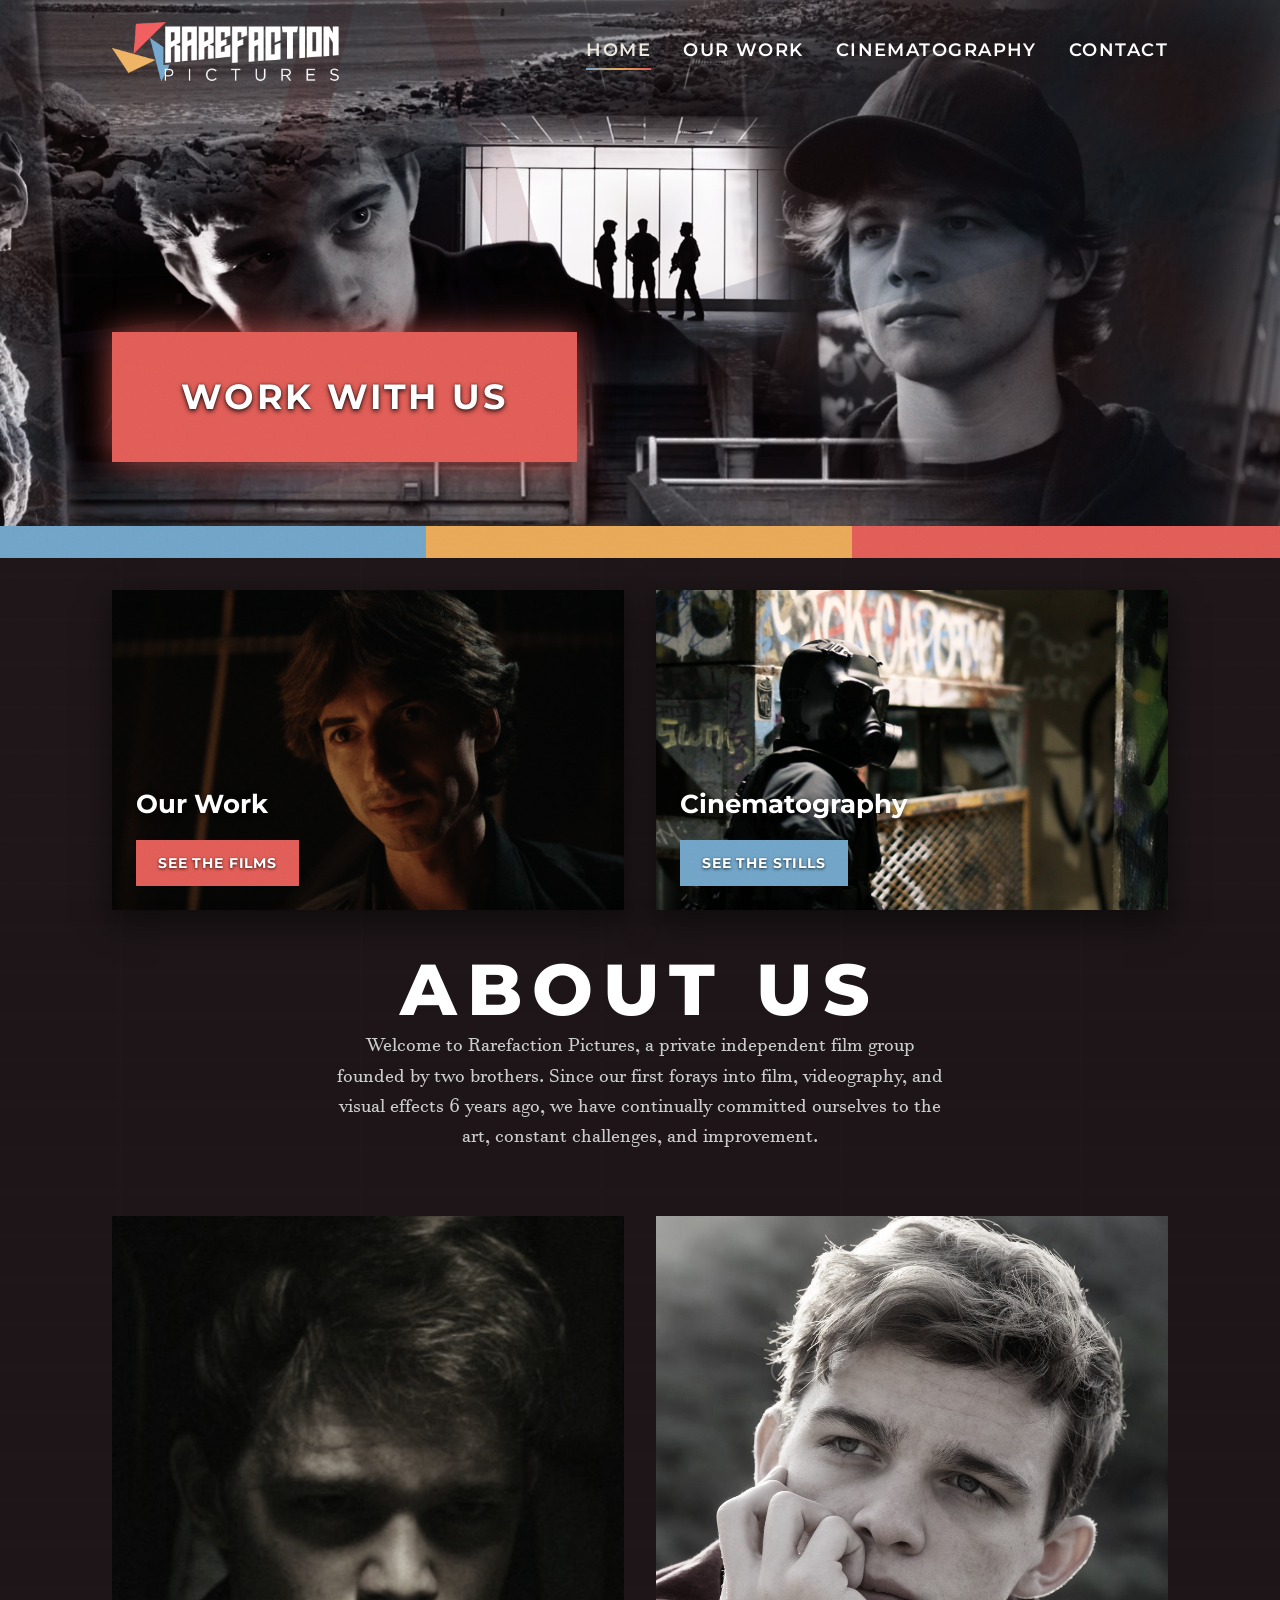
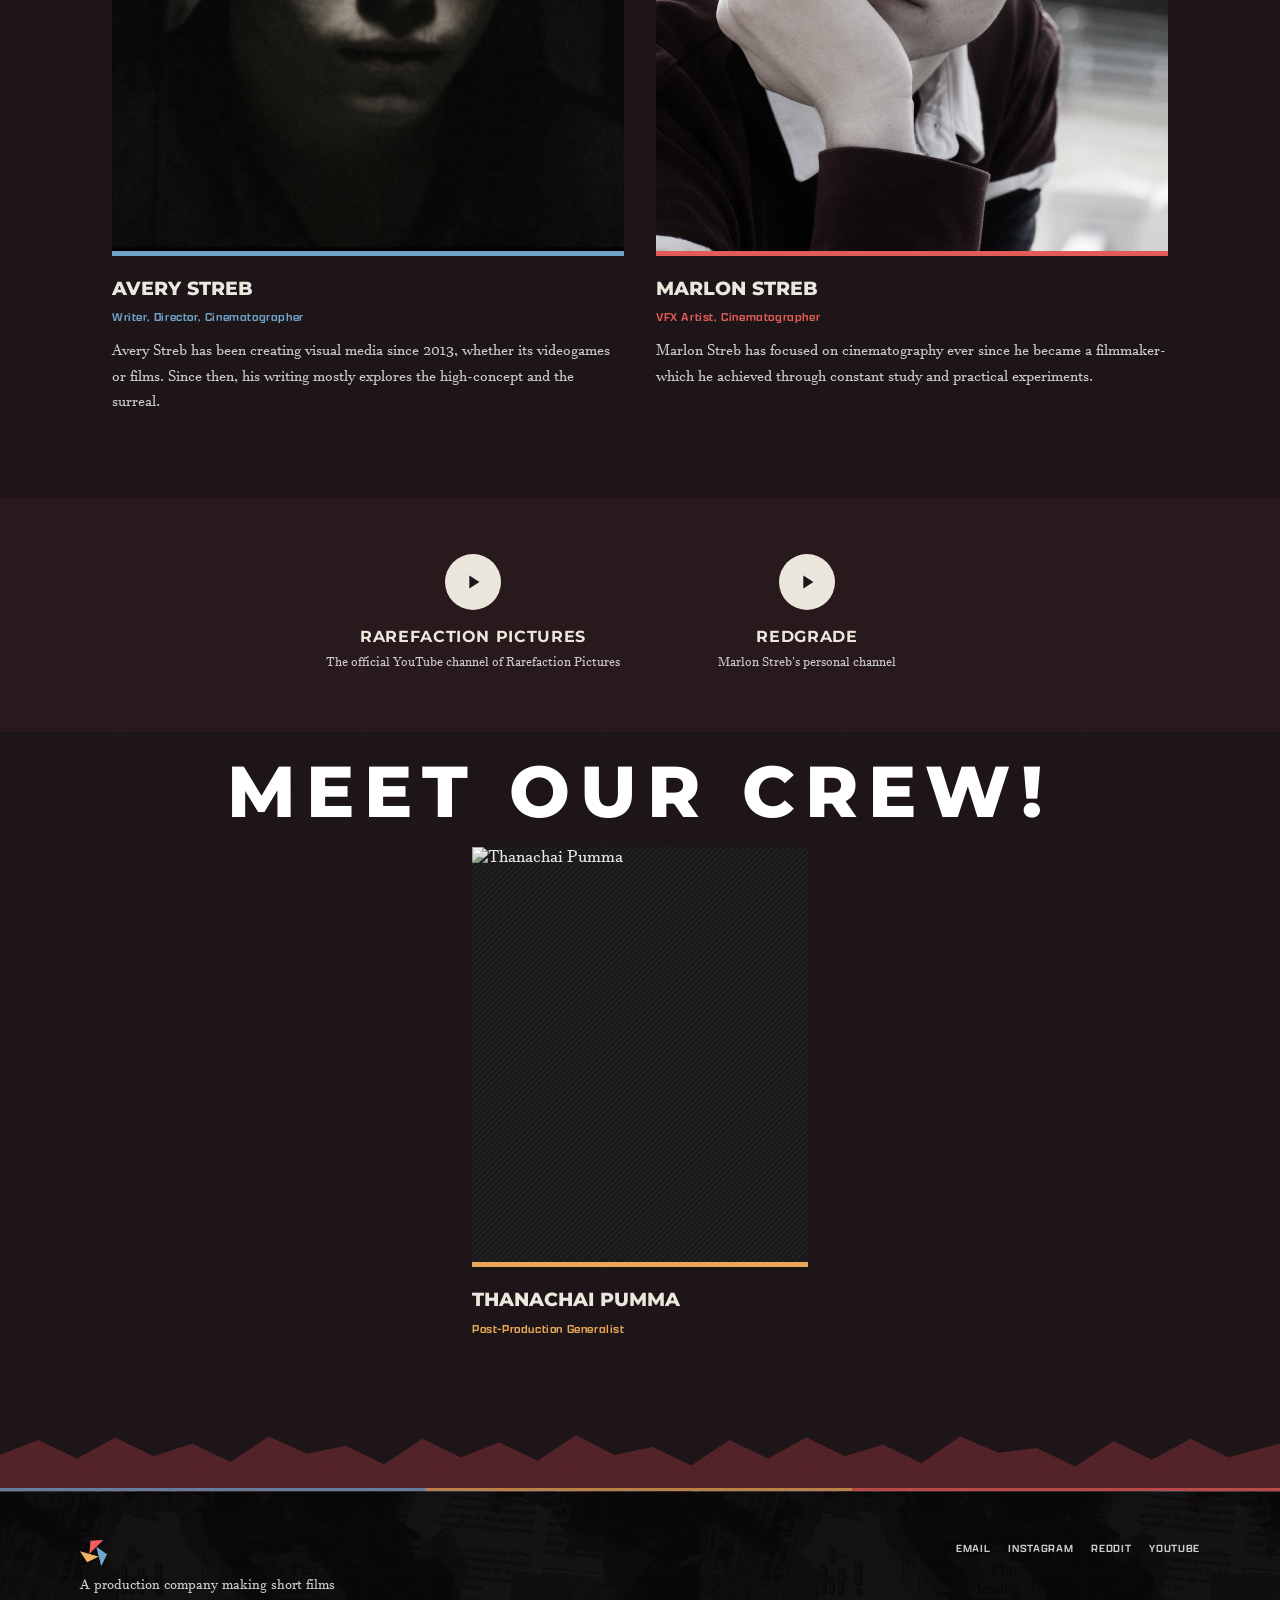
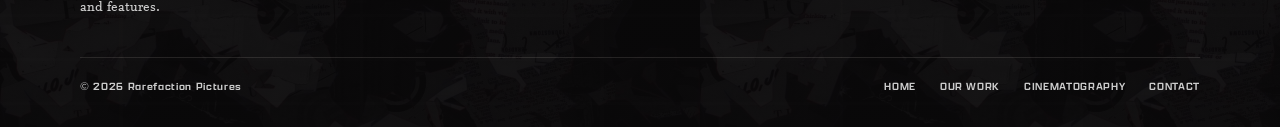
==== rarefactionpictures-site/index.html @ 4ed6c964 "Update index.html" ====
<!DOCTYPE html>
<html lang="en">
<head>
<script>
(function(){
  var modes = ['blue','orange','red'];
  var m = modes[Math.floor(Math.random()*modes.length)];
  document.documentElement.setAttribute('data-theme', m);
})();
</script>
<meta charset="UTF-8">
<meta name="viewport" content="width=device-width, initial-scale=1.0">
<title>Rarefaction Pictures</title>
<meta name="description" content="Rarefaction Pictures - short films, features, and short-form content.">
<link rel="canonical" href="https://rarefactionpictures.com/">
<meta property="og:type" content="website">
<meta property="og:title" content="Rarefaction Pictures">
<meta property="og:description" content="See what's new from Rarefaction Pictures">
<meta property="og:url" content="https://rarefactionpictures.com/">
<meta property="og:image" content="https://rarefactionpictures.com/images/RarefactionEmbed.png">
<meta name="twitter:card" content="summary_large_image">
<meta name="twitter:title" content="Rarefaction Pictures">
<meta name="twitter:description" content="See what's new from Rarefaction Pictures">
<meta name="twitter:image" content="https://rarefactionpictures.com/images/RarefactionEmbed.png">
<script type="application/ld+json">
{
  "@context": "https://schema.org",
  "@graph": [
    { "@type": "Organization", "name": "Rarefaction Pictures", "url": "https://rarefactionpictures.com/", "logo": "https://rarefactionpictures.com/images/logo-full.png",
      "sameAs": ["https://www.instagram.com/rarefactionpictures/","https://www.reddit.com/user/rarefactionpictures/","https://youtube.com/@rarefactionfilm"] },
    { "@type": "Person", "name": "Avery Streb", "jobTitle": "Writer, Director, Cinematographer", "worksFor": { "@type": "Organization", "name": "Rarefaction Pictures", "url": "https://rarefactionpictures.com/" } },
    { "@type": "Person", "name": "Marlon Streb", "jobTitle": "VFX Artist, Cinematographer", "worksFor": { "@type": "Organization", "name": "Rarefaction Pictures", "url": "https://rarefactionpictures.com/" } },
    { "@type": "Person", "name": "Thanachai Pumma", "jobTitle": "Post-Production Generalist", "worksFor": { "@type": "Organization", "name": "Rarefaction Pictures", "url": "https://rarefactionpictures.com/" } }
  ]
}
</script>
<link rel="icon" type="image/png" href="images/logo-icon.png">
<link rel="preconnect" href="https://fonts.googleapis.com">
<link rel="preconnect" href="https://fonts.gstatic.com" crossorigin>
<link href="https://fonts.googleapis.com/css2?family=Montserrat:wght@600;700;800&display=swap" rel="stylesheet">
<link rel="stylesheet" href="styles.css">
</head>
<body class="has-hero">
<div class="newsprint-bg"></div>

<header class="site-header">
  <div class="site-header-inner">
    <a href="index.html" class="logo-mark">
      <img class="logo-header-mark" src="images/logo-full.png" alt="Rarefaction Pictures">
    </a>
    <button class="nav-toggle" aria-label="Toggle navigation">☰</button>
    <nav class="site-nav">
      <a href="index.html" aria-current="page">Home</a>
      <a href="work.html">Our Work</a>
      <a href="cinematography.html">Cinematography</a>
      <a href="contact.html">Contact</a>
    </nav>
  </div>
</header>

<section class="hero">
  <div class="hero-photo">
    <img class="hero-photo-img" src="images/homehero.png" alt="Avery Streb, Thanachai Pumma, and Marlon Streb">
  <!-- <div class="hero-side hero-side--left"></div> -->
    <!-- <div class="hero-side hero-side--right"></div> -->
    <!-- <img src="images/logo-full.png" alt="Rarefaction Pictures" class="hero-logo-overlay"> -->
    <div class="hero-text-block">
      <p class="hero-headline"></p> <!-- text above the work with us button, add when wanted -->
      <a href="contact.html" class="hero-wwu-btn">Work With Us</a>
    </div>
  </div>
  <h1 class="visually-hidden">Rarefaction Pictures</h1>
</section>


<!-- ============ PROMO TILES ============ -->
<div class="promo-tiles">
  <a href="work.html" class="promo-tile">
    <img src="images/Tunnel_and_Piano_00_02_03_09.png" alt="Billy Gulkin">
    <div class="promo-tile-inner">
      <p class="promo-tile-title">Our Work</p>
      <span class="promo-tile-btn" style="background:var(--red)">See The Films</span>
    </div>
  </a>
  <a href="cinematography.html" class="promo-tile">
    <img src="images/print_Still3.png" alt="Avery Streb in NOON">
    <div class="promo-tile-inner">
      <p class="promo-tile-title">Cinematography</p>
      <span class="promo-tile-btn" style="background:var(--blue)">See The Stills</span>
    </div>
  </a>
</div>

<!-- ============ ABOUT US ============ -->
<p class="section-label" style="text-align:center; padding-top:40px;">About Us</p>
<div class="wrap about-intro">
  <p>
Welcome to Rarefaction Pictures, a private independent film group founded by two brothers.
Since our first forays into film, videography, and visual effects 6 years ago, we have continually committed ourselves to the art, constant challenges, and improvement.  </p>
</div>

<div class="wrap team">
  
  <div class="team-member" style="--member-color:var(--blue)" data-member-theme="blue">
    <div class="team-photo">
      <img src="images/avery-photo.jpg" alt="Avery Streb">
    </div>
    <h3 class="team-name">Avery Streb</h3>
    <p class="team-role">Writer, Director, Cinematographer</p>
    <p class="team-bio">
      Avery Streb has been creating visual media since 2013, whether its videogames or films. Since then, his writing mostly explores the high-concept and the surreal.
    </p>
  </div>
  
  <div class="team-member" style="--member-color:var(--red)" data-member-theme="red">
    <div class="team-photo">
      <img src="images/marlon-photo.jpg" alt="Marlon Streb">
    </div>
    <h3 class="team-name">Marlon Streb</h3>
    <p class="team-role">VFX Artist, Cinematographer</p>
    <p class="team-bio">
      Marlon Streb has focused on cinematography ever since he became a filmmaker- which he achieved through constant study and practical experiments.
    </p>
  </div>
  
</div>

  <!-- ============ YOUTUBE BANNER ============-->
<section class="youtube-banner">
  <div class="wrap youtube-banner-inner">
    <a href="https://youtube.com/@rarefactionfilm" class="youtube-channel">
      <div class="youtube-icon">
        <svg viewBox="0 0 24 24" fill="var(--bg)"><path d="M8 5v14l11-7z"/></svg>
      </div>
      <p class="youtube-channel-name">Rarefaction Pictures</p>
      <p class="youtube-channel-sub">The official YouTube channel of Rarefaction Pictures</p>
    </a>
    <a href="https://www.youtube.com/@Red_Grade" class="youtube-channel">
      <div class="youtube-icon">
        <svg viewBox="0 0 24 24" fill="var(--bg)"><path d="M8 5v14l11-7z"/></svg>
      </div>
      <p class="youtube-channel-name">Redgrade</p>
      <p class="youtube-channel-sub">Marlon Streb's personal channel</p>
    </a>
  </div>
</section>

<!-- ============ MEET OUR CREW ============ -->
<section class="crew-section">
  <p class="section-label" style="text-align:center;">Meet Our Crew!</p>
  <div class="wrap team">
    <div class="team-member" style="--member-color:var(--orange)" data-member-theme="orange">
      <div class="team-photo">
        <img src="https://picsum.photos/seed/thanachai-pumma/600/750" alt="Thanachai Pumma">
      </div>
      <h3 class="team-name">Thanachai Pumma</h3>
      <p class="team-role">Post-Production Generalist</p>
      <p class="team-bio">
      </p>
    </div>
  </div>
</section>

<div class="torn-divider"></div>

<footer class="site-footer">
  <div class="footer-top">
    <div>
      <img src="images/logo-icon.png" class="footer-brand-mark" alt="">
      <p class="footer-tagline">A production company making short films and features.</p>
    </div>
    <div class="footer-socials">
      <a href="mailto:rarefactionpicturesoutreach@gmail.com">Email</a>
      <a href="https://www.instagram.com/rarefactionpictures/">Instagram</a>
      <a href="https://www.reddit.com/user/rarefactionpictures/">Reddit</a>
      <a href="https://youtube.com/@rarefactionfilm">YouTube</a>
    </div>
  </div>
  <div class="footer-inner">
    <span class="footer-copy"><span style="font-family:var(--font-display)">&copy;</span> <span id="year"></span> Rarefaction Pictures</span>
    <div class="footer-links">
      <a href="index.html">Home</a>
      <a href="work.html">Our Work</a>
      <a href="cinematography.html">Cinematography</a>
      <a href="contact.html">Contact</a>
    </div>
  </div>
</footer>

<script src="main.js"></script>
</body>
</html>
---- rarefactionpictures-site/styles.css ----
/* =========================================================
   RAREFACTION PICTURES — Design tokens
   ========================================================= */
:root{
  --bg:        #131113;
  --bg-alt:    #1b181a;
  --paper:     #d8d0bf;
  --paper-dim: #b7ae9c;
  --paper-dark:#211c19;
  --ink:       #ece7dc;
  --muted:     #cccccc;
  --line:      rgba(236,231,220,0.12);
  --white:     #ffffff;

  --blue:      #6fa3c7;   /* Avery Streb */
  --orange:    #e8a857;   /* Thanachai Pumma */
  --red:       #e15c56;   /* Marlon Streb */

  --font-display: 'Gotham', 'Montserrat', 'Helvetica Neue', Arial, sans-serif;
  --header-height: 108px;
  --font-body:    'Javanese Text', Georgia, serif;
  --font-mono:    'Apotek ExtraWide', 'Courier New', monospace;
}

/* =========================================================
   RANDOM MODE — one of these is applied via data-theme on <html>
   by the inline script in <head>, picked fresh on every page load.
   Accent colors (blue/orange/red above) stay fixed since they're
   tied to specific people — only the surface/mood colors shift.
   ========================================================= */
html[data-theme="blue"]{
  --bg:        #181f23;
  --bg-alt:    #212a2f;
  --paper-dark:#26404a;
}
html[data-theme="orange"]{
  --bg:        #1e1a15;
  --bg-alt:    #2a2318;
  --paper-dark:#4a341a;
}
html[data-theme="red"]{
  --bg:        #1d1518;
  --bg-alt:    #28191d;
  --paper-dark:#4a1f24;
}

*{ box-sizing:border-box; margin:0; padding:0; }

/* EDIT ME: add your licensed Gotham files to a /fonts folder, then
   uncomment this block. Gotham is used first in --font-display above. */

@font-face{
  font-family:'Gotham';
  src:url('fonts/Gotham-Bold.woff2') format('woff2');
  font-weight:700;
}

@font-face{
  font-family:'Apotek ExtraWide';
  src:url('fonts/Apotek_ExtraWide_Medium.otf') format('opentype');
  font-weight:500;
}

@font-face{
  font-family:'Javanese Text';
  src:url('fonts/javatext.woff') format('woff');
}


html{ scroll-behavior:smooth; overflow-y:scroll; }

body{
  background:var(--bg);
  color:var(--ink);
  font-family:var(--font-body);
  font-size:17px;
  line-height:1.6;
  position:relative;
  overflow-x:hidden;
  transition:background-color .4s ease;
}

/* grain texture, applied once, fixed over everything */
body::before{
  content:"";
  position:fixed; inset:0;
  pointer-events:none;
  z-index:2000;
  opacity:0.11;
  background-image:url("data:image/svg+xml,%3Csvg xmlns='http://www.w3.org/2000/svg' width='120' height='120'%3E%3Cfilter id='n'%3E%3CfeTurbulence type='fractalNoise' baseFrequency='0.9' numOctaves='2' stitchTiles='stitch'/%3E%3C/filter%3E%3Crect width='100%25' height='100%25' filter='url(%23n)'/%3E%3C/svg%3E");
  mix-blend-mode:overlay;
}

/* faint newsprint-column suggestion, never real text, just structure */
.newsprint-bg{
  position:absolute; inset:0;
  pointer-events:none;
  opacity:0.09;
  background:
    repeating-linear-gradient(90deg,
      transparent 0 120px,
      var(--paper) 121px 122px,
      transparent 123px 240px),
    repeating-linear-gradient(0deg,
      transparent 0 22px,
      rgba(216,208,191,0.5) 23px 24px,
      transparent 25px 44px);
  mix-blend-mode:overlay;
}

a{ color:inherit; text-decoration:none; }

img{ max-width:100%; display:block; }

.wrap{
  max-width:1120px;
  margin:0 auto;
  padding:0 32px;
  position:relative;
}

.eyebrow{
  font-family:var(--font-mono);
  font-size:12px;
  letter-spacing:0.18em;
  text-transform:uppercase;
  color:var(--muted);
}

.section-label{
  font-family:var(--font-display);
  font-weight:800;
  font-size:72px;
  letter-spacing:0.14em;
  text-transform:uppercase;
  color:var(--white);
  margin-bottom:0px;
  line-height:1.1;
}
@media (max-width:800px){
  .section-label{ font-size:clamp(20px, 8vw, 48px); letter-spacing:0.04em; }
}

/* =========================================================
   HEADER / NAV
   ========================================================= */
.site-header{
  background:transparent;
  box-shadow:none;
  position:fixed;
  top:0; left:0; right:0;
  z-index:200;
  transition:none;
}
.site-header.scrolled{
  background:#0c0b0c;
  box-shadow:0 6px 28px rgba(0,0,0,0.55);
}
body{ padding-top:var(--header-height); }
body.has-hero{ padding-top:0; }

.site-header-inner{
  display:flex;
  align-items:center;
  justify-content:space-between;
  max-width:1120px;
  margin:0 auto;
  padding:22px 32px;
  position:relative;
}

.logo-mark{
  display:flex;
  align-items:center;
  gap:10px;
  font-family:var(--font-display);
  font-weight:800;
  font-size:15px;
  letter-spacing:0.06em;
  text-transform:uppercase;
}

.tri-mark{ width:26px; height:auto; flex-shrink:0; }

.logo-header-mark{
  height:60px;
  width:auto;
  flex-shrink:0;
}

.site-nav{ display:flex; gap:32px; }

.site-nav a{
  font-family:var(--font-display);
  font-weight:600;
  font-size:18px;
  letter-spacing:0.08em;
  text-transform:uppercase;
  color:var(--white);
  transition:color .2s ease;
  position:relative;
  padding-bottom:4px;
}
.site-nav a:hover,
.site-nav a[aria-current="page"]{ color:var(--ink); }
.site-nav a[aria-current="page"]::after{
  content:"";
  position:absolute; left:0; right:0; bottom:-2px;
  height:2px;
  background:linear-gradient(90deg,var(--blue),var(--orange),var(--red));
}

.nav-toggle{ display:none; }


/* =========================================================
   TORN DIVIDER — the recurring signature element
   ========================================================= */
.torn-divider{
  position:relative;
  height:58px;
  margin:0;
  background:var(--paper-dark);
  box-shadow:0 6px 18px rgba(0,0,0,0.5);
  transition:background-color .6s ease;
  clip-path:polygon(
    0% 38%, 3% 12%, 6% 44%, 9% 8%, 12% 40%, 15% 18%, 18% 50%,
    21% 6%, 24% 36%, 27% 22%, 30% 54%, 33% 10%, 36% 42%, 39% 16%,
    42% 48%, 45% 4%, 48% 38%, 51% 24%, 54% 56%, 57% 12%, 60% 44%,
    63% 8%, 66% 40%, 69% 20%, 72% 52%, 75% 6%, 78% 34%, 81% 26%,
    84% 58%, 87% 14%, 90% 46%, 93% 10%, 96% 42%, 100% 18%,
    100% 100%, 0% 100%
  );
}

.torn-divider::before{
  content:"";
  position:absolute; inset:0;
  opacity:0.5;
  mix-blend-mode:overlay;
  background-image:url("data:image/svg+xml,%3Csvg xmlns='http://www.w3.org/2000/svg' width='120' height='120'%3E%3Cfilter id='n'%3E%3CfeTurbulence type='fractalNoise' baseFrequency='0.7' numOctaves='3' stitchTiles='stitch'/%3E%3C/filter%3E%3Crect width='100%25' height='100%25' filter='url(%23n)'/%3E%3C/svg%3E");
}

.torn-divider::after{
  content:"";
  position:absolute; left:0; right:0; bottom:0;
  height:3px;
  background:linear-gradient(90deg,var(--blue) 0 33.3%,var(--orange) 33.3% 66.6%,var(--red) 66.6% 100%);
  opacity:0.7;
}

/* =========================================================
   HERO (home)
   ========================================================= */
.hero{
  padding:0;
  text-align:center;
}

.hero-photo{
  position:relative;
  width:100%;
  height:min(62vh, 960px);
  min-height:380px;
  overflow:hidden;
}

.hero-photo-img{
  position:absolute; inset:0;
  width:100%; height:100%;
  object-fit:cover;
  z-index:1;
}



/* Texture runner: horizontal tiled strip, used on every page */


.hero-logo-overlay{
  position:absolute;
  top:28px;
  right:28px;
  width:min(260px, 22%);
  height:auto;
  z-index:3;
}

.hero-text-block{
  position:absolute;
  bottom:96px;
  left:max(28px, calc((100% - 1120px) / 2 + 32px));
  z-index:3;
  text-align:left;
}

.hero-headline{
  font-family:var(--font-display);
  font-weight:700;
  font-size:clamp(22px, 3vw, 32px);
  color:#ffffff;
  text-shadow:0 2px 6px rgba(0,0,0,0.75);
  margin-bottom:18px;
}

.hero-wwu-btn{
  display:inline-block;
  font-family:var(--font-display);
  font-weight:700;
  font-size:35px;
  letter-spacing:0.08em;
  text-transform:uppercase;
  padding:37px 69px;
  background:var(--orange); /* set to match the page's color mode, see main.js */
  color:#ffffff;
  text-shadow:0 2px 5px rgba(0,0,0,0.85), 0 0 2px rgba(0,0,0,0.6);
  box-shadow:0 0 0 rgba(0,0,0,0); /* overridden with a real glow via main.js to match the accent color */
  transition:background .2s ease, color .2s ease;
}
.hero-wwu-btn:hover{
  background:var(--ink);
  color:var(--bg);
  text-shadow:none;
}

.hero-photo::after{
  content:"";
  position:absolute; left:0; right:0; bottom:0;
  height:32px;
  background:linear-gradient(90deg,var(--blue) 0 33.3%,var(--orange) 33.3% 66.6%,var(--red) 66.6% 100%);
  z-index:2;
}

@media (max-width:800px){
  .hero-photo{
    height:auto;
    min-height:0;
    overflow:visible;
  }
  .hero-photo-img{
    position:static;
    width:100%;
    height:auto;
    aspect-ratio:16/9;
  }
  .hero-photo::after{ display:none; }
  .hero-side{ display:none; }
  .hero-text-block{
    position:static;
    padding:0;
    text-align:center;
  }
  .hero-headline{ text-shadow:none; color:var(--ink); padding:16px 16px 0; }
  .hero-wwu-btn{
    display:block;
    width:100%;
    margin:0;
    text-align:center;
    font-size:20px;
    padding:22px 20px;
    letter-spacing:0.06em;
  }
  .hero-wwu-btn:hover{ transform:none; }
}

.hero-text{ padding:48px 32px 60px; }

.hero-title{
  font-family:var(--font-display);
  font-weight:800;
  font-size:clamp(40px, 7vw, 84px);
  line-height:0.98;
  letter-spacing:-0.01em;
  text-transform:uppercase;
}

.hero-logo{
  width:min(560px, 82%);
  margin:0 auto;
  height:auto;
}

.visually-hidden{
  position:absolute;
  width:1px; height:1px;
  padding:0; margin:-1px;
  overflow:hidden;
  clip:rect(0,0,0,0);
  white-space:nowrap;
  border:0;
}

.hero-tagline{
  margin-top:18px;
  font-family:var(--font-body);
  font-style:italic;
  font-size:19px;
  color:var(--muted);
  max-width:520px;
  margin-left:auto;
  margin-right:auto;
}

/* =========================================================
   LATEST WORK (home) — category rows, graceful when empty
   ========================================================= */
.latest-work{ padding:64px 0; }

.work-category{ margin-bottom:56px; }
.work-category:last-child{ margin-bottom:0; }

.work-category-head{
  display:flex;
  align-items:baseline;
  justify-content:space-between;
  border-bottom:1px solid var(--line);
  padding-bottom:12px;
  margin-bottom:24px;
}

.work-category-title{
  font-family:var(--font-display);
  font-weight:800;
  font-size:20px;
  letter-spacing:0.02em;
  text-transform:uppercase;
}

.work-category-title .accent-dot{
  display:inline-block;
  width:8px; height:8px;
  border-radius:50%;
  margin-right:10px;
  vertical-align:middle;
}

.work-category-link{
  font-family:var(--font-mono);
  font-size:12px;
  color:var(--muted);
  letter-spacing:0.06em;
}
.work-category-link:hover{ color:var(--ink); }

.work-row{
  display:grid;
  grid-template-columns:repeat(3,1fr);
  gap:20px;
}

.work-card{
  background:var(--bg-alt);
  border:1px solid var(--line);
  transition:border-color .2s ease, transform .2s ease, background-color .4s ease;
}
.work-card:hover{ transform:translateY(-3px); }

.work-card-frame{
  aspect-ratio:16/10;
  background:repeating-linear-gradient(135deg,#221f21 0 2px,#19171a 2px 4px);
  display:flex;
  align-items:center;
  justify-content:center;
  overflow:hidden;
}
.work-card-frame img{
  width:100%; height:100%;
  object-fit:cover;
  display:block;
}
.work-card-frame span{
  font-family:var(--font-mono);
  font-size:11px;
  color:var(--muted);
  letter-spacing:0.08em;
  text-transform:uppercase;
}

.work-card-body{ padding:16px; }
.work-card-title{
  font-family:var(--font-display);
  font-weight:700;
  font-size:15px;
  text-transform:uppercase;
  letter-spacing:0.02em;
}
.work-card-meta{
  font-family:var(--font-mono);
  font-size:11px;
  color:var(--muted);
  margin-top:6px;
}

.work-empty{
  border:1px dashed var(--line);
  padding:32px 20px;
  text-align:center;
  grid-column:1 / -1;
}
.work-empty p{
  font-family:var(--font-mono);
  font-size:12px;
  letter-spacing:0.06em;
  text-transform:uppercase;
  color:var(--muted);
}

/* =========================================================
   WORK WITH US (home section)
   ========================================================= */
.work-with-us{
  padding:70px 0;
  text-align:center;
}
.wwu-title{
  font-family:var(--font-display);
  font-weight:800;
  font-size:clamp(28px,4vw,44px);
  text-transform:uppercase;
  margin-bottom:16px;
}
.wwu-copy{
  max-width:480px;
  margin:0 auto 30px;
  color:var(--muted);
  font-size:17px;
}
.btn{
  display:inline-block;
  font-family:var(--font-display);
  font-weight:700;
  font-size:13px;
  letter-spacing:0.1em;
  text-transform:uppercase;
  padding:16px 34px;
  border:1px solid var(--ink);
  transition:background .2s ease, color .2s ease;
}
.btn:hover{ background:var(--ink); color:var(--bg); }

/* =========================================================
   FULL WORK PAGE
   ========================================================= */
.page-head{
  padding:70px 0 20px;
  text-align:center;
}
.page-title{
  font-family:var(--font-display);
  font-weight:800;
  font-size:clamp(36px,6vw,60px);
  text-transform:uppercase;
}
.page-sub{
  color:var(--muted);
  margin-top:12px;
  font-style:italic;
}

.work-archive{ padding-top:56px; padding-bottom:80px; }

/* =========================================================
   CINEMATOGRAPHY PAGE — carousel + Marlon caption, one unified
   grid so everything shares the same left/right edges. Carousel
   spans the full width; photo (left) and caption (right) sit in
   a row beneath it, same column widths on every screen size.
   ========================================================= */
.cine-unit{ padding:50px 0 70px; }

.cine-unit-grid{
  display:grid;
  grid-template-columns:1fr 1fr;
  gap:24px 48px;
  align-items:start;
}

.cine-carousel{
  grid-column:1 / -1;
  position:relative;
}

.cine-carousel .cine-track{
  position:relative;
  width:100%;
  border:1px solid var(--line);
}

.cine-carousel .cine-slide{
  display:none;
  position:relative;
  width:100%;
}
.cine-carousel .cine-slide.active{
  display:block;
}

.cine-frame{
  width:100%;
  aspect-ratio:16/9;
  background:repeating-linear-gradient(135deg,#221f21 0 2px,#19171a 2px 4px);
  display:flex; align-items:center; justify-content:center;
  overflow:hidden;
}
.cine-frame img{
  width:100%; height:100%;
  object-fit:cover;
  display:block;
}
.cine-frame span{
  font-family:var(--font-mono);
  font-size:11px; color:var(--muted);
  text-transform:uppercase; letter-spacing:0.08em;
}

.cine-arrow{
  position:absolute;
  top:50%;
  transform:translateY(-50%);
  width:40px; height:40px;
  border:1px solid var(--line);
  background:rgba(19,17,19,0.7);
  color:var(--ink);
  font-size:20px;
  line-height:1;
  cursor:pointer;
  display:flex; align-items:center; justify-content:center;
  transition:background .2s ease;
  z-index:2;
}
.cine-arrow:hover{ background:rgba(19,17,19,0.95); }
.cine-arrow--prev{ left:12px; }
.cine-arrow--next{ right:12px; }

.cine-dots{
  display:flex;
  justify-content:center;
  gap:10px;
  margin-top:18px;
}
.cine-dot{
  width:8px; height:8px;
  border-radius:50%;
  border:1px solid var(--line);
  background:transparent;
  cursor:pointer;
  padding:0;
}
.cine-dot.active{ background:var(--ink); }

.editorial-split-photo{
  grid-column:1;
  aspect-ratio:4/5;
  overflow:hidden;
  background:repeating-linear-gradient(135deg,#221f21 0 2px,#19171a 2px 4px);
}
.editorial-split-photo img{
  width:100%; height:100%;
  object-fit:cover;
  display:block;
  filter:grayscale(0.4);
}

.editorial-split-text{
  grid-column:2;
  align-self:center;
}
.editorial-split-text h2{
  font-family:var(--font-display);
  font-weight:800;
  font-size:clamp(22px,3vw,34px);
  text-transform:uppercase;
  margin-bottom:14px;
}
.editorial-split-text p{
  color:var(--muted);
  font-size:17px;
  line-height:1.75;
  transition:opacity .3s ease;
  opacity:1;
}
.editorial-split-text p.fading{
  opacity:0;
}

@media (max-width:800px){
  .cine-unit-grid{
    grid-template-columns:110px 1fr;
    gap:16px 18px;
  }
  .cine-arrow{ width:32px; height:32px; font-size:16px; }
  .editorial-split-photo{ aspect-ratio:4/5; }
  .editorial-split-text h2{ font-size:17px; margin-bottom:6px; }
  .editorial-split-text p{ font-size:14px; line-height:1.6; }
}

/* =========================================================
   REEL PLAYER — full-bleed, sits at the top of the page
   ========================================================= */
.reel{ padding:0; }

.reel-player{
  position:relative;
  width:100%;
  height:min(80vh, 720px);
  min-height:360px;
  background:repeating-linear-gradient(135deg,#221f21 0 2px,#19171a 2px 4px);
  overflow:hidden;
}

.reel-video{
  width:100%; height:100%;
  object-fit:cover;
  display:block;
}

@media (max-width:800px){
  .reel-player{
    height:auto;
    aspect-ratio:16/9;
    min-height:0;
  }
  .reel-video{ object-fit:contain; background:#000; }
}
.reel-placeholder-label{
  position:absolute; inset:0;
  display:flex;
  align-items:center;
  justify-content:center;
  text-align:center;
  padding:0 24px;
  font-family:var(--font-mono);
  font-size:12px;
  letter-spacing:0.06em;
  text-transform:uppercase;
  color:var(--muted);
  line-height:1.8;
}
.reel-placeholder-label code{
  font-family:var(--font-mono);
  color:var(--ink);
}

.reel-mute-toggle{
  position:absolute;
  bottom:20px; right:20px;
  width:44px; height:44px;
  border:1px solid var(--line);
  background:rgba(19,17,19,0.7);
  color:var(--ink);
  font-size:17px;
  cursor:pointer;
  display:flex; align-items:center; justify-content:center;
  z-index:2;
}
.reel-mute-toggle:hover{ background:rgba(19,17,19,0.95); }

/* =========================================================
   FILM MODAL — trailer popup for short-film / feature cards
   ========================================================= */
.film-modal-backdrop{
  position:fixed; inset:0;
  background:rgba(8,7,8,0.86);
  z-index:1000;
  display:none;
  align-items:flex-start;
  justify-content:center;
  padding:6vh 5vw;
  overflow-y:auto;
}
.film-modal-backdrop.open{ display:flex; }

.film-modal{
  position:relative;
  width:100%;
  max-width:840px;
  max-height:90vh;
  background:var(--bg-alt);
  border:1px solid var(--line);
  box-shadow:0 20px 60px rgba(0,0,0,0.6);
}

.film-modal-scroll{
  max-height:90vh;
  overflow-y:auto;
  padding:36px 36px 44px;
}

.film-modal-close{
  position:absolute;
  top:14px; right:14px;
  width:36px; height:36px;
  border:1px solid var(--line);
  background:var(--bg);
  color:var(--ink);
  font-size:16px;
  cursor:pointer;
  z-index:2;
}
.film-modal-close:hover{ background:var(--bg-alt); }

.film-modal-eyebrow{
  font-family:var(--font-mono);
  font-size:12px;
  letter-spacing:0.1em;
  text-transform:uppercase;
  color:var(--muted);
  margin-bottom:8px;
}

.film-modal-title{
  font-family:var(--font-display);
  font-weight:800;
  font-size:clamp(26px,4vw,38px);
  text-transform:uppercase;
  margin-bottom:24px;
  padding-right:40px;
}

.film-modal-video{
  position:relative;
  aspect-ratio:16/9;
  background:repeating-linear-gradient(135deg,#221f21 0 2px,#19171a 2px 4px);
  border:1px solid var(--line);
  margin-bottom:28px;
  overflow:hidden;
}
.film-modal-video-el{ width:100%; height:100%; object-fit:cover; }
.film-modal-video-placeholder{
  position:absolute; inset:0;
  display:flex; align-items:center; justify-content:center;
  font-family:var(--font-mono);
  font-size:12px; letter-spacing:0.06em; text-transform:uppercase;
  color:var(--muted);
}

.film-modal-facts{
  display:grid;
  grid-template-columns:140px 1fr;
  gap:10px 16px;
  margin-bottom:24px;
}
.film-modal-facts dt{
  font-family:var(--font-mono);
  font-size:11px;
  letter-spacing:0.06em;
  text-transform:uppercase;
  color:var(--muted);
}
.film-modal-facts dd{
  font-family:var(--font-body);
  font-size:15px;
  color:var(--ink);
}

.film-modal-awards-label{
  font-family:var(--font-display);
  font-weight:800;
  font-size:12px;
  letter-spacing:0.1em;
  text-transform:uppercase;
  color:var(--muted);
  margin-bottom:10px;
}
.film-modal-awards ul{
  list-style:none;
  display:flex;
  flex-direction:column;
  gap:6px;
}
.film-modal-awards li{
  font-size:15px;
  color:var(--ink);
  padding-left:16px;
  position:relative;
}
.film-modal-awards li::before{
  content:"";
  position:absolute; left:0; top:9px;
  width:6px; height:6px;
  background:var(--orange);
}

@media (max-width:700px){
  .film-modal-backdrop{ padding:0; }
  .film-modal{ max-width:none; width:100%; height:100%; max-height:none; }
  .film-modal-scroll{ max-height:100vh; padding:28px 20px 40px; }
  .film-modal-facts{ grid-template-columns:1fr; gap:2px 0; }
  .film-modal-facts dd{ margin-bottom:8px; }
}

/* =========================================================
   ABOUT PAGE
   ========================================================= */
/* =========================================================
   PROMO TILES (Our Work / Cinematography)
   ========================================================= */
.promo-tiles{
  display:grid;
  grid-template-columns:1fr 1fr;
  gap:32px;
  margin-top:32px;
  position:relative;
  z-index:5;
  padding:0 32px;
  max-width:1120px;
  margin-left:auto;
  margin-right:auto;
}
.promo-tile{
  position:relative;
  aspect-ratio:16/10;
  overflow:hidden;
  display:flex;
  align-items:flex-end;
  box-shadow:0 12px 30px rgba(0,0,0,0.5);
}
.promo-tile img{
  position:absolute; inset:0;
  width:100%; height:100%;
  object-fit:cover;
}
.promo-tile-inner{
  position:relative;
  z-index:2;
  padding:24px;
}
.promo-tile-title{
  font-family:var(--font-display);
  font-weight:700;
  font-size:clamp(18px,2.4vw,26px);
  color:#ffffff;
  text-shadow:0 2px 6px rgba(0,0,0,0.75);
  margin-bottom:14px;
}
.promo-tile-btn{
  display:inline-block;
  font-family:var(--font-display);
  font-weight:700;
  font-size:14px;
  letter-spacing:0.06em;
  text-transform:uppercase;
  padding:12px 22px;
  color:#ffffff;
  text-shadow:0 1px 3px rgba(0,0,0,0.8);
}
@media (max-width:800px){
  .promo-tiles{ grid-template-columns:1fr; margin-top:16px; padding:0; }
}

/* =========================================================
   YOUTUBE BANNER
   ========================================================= */
.youtube-banner{
  background:var(--bg-alt);
  padding:56px 0;
}
.youtube-banner-inner{
  display:grid;
  grid-template-columns:1fr 1fr;
  gap:32px;
  max-width:700px;
  margin:0 auto;
}
.youtube-channel{
  text-align:center;
}
.youtube-icon{
  width:56px; height:56px;
  margin:0 auto 14px;
  border-radius:50%;
  background:var(--ink);
  display:flex;
  align-items:center;
  justify-content:center;
}
.youtube-icon svg{ width:22px; height:22px; }
.youtube-channel-name{
  font-family:var(--font-display);
  font-weight:700;
  font-size:16px;
  text-transform:uppercase;
  letter-spacing:0.04em;
}
.youtube-channel-sub{
  font-size:13px;
  color:var(--muted);
  margin-top:6px;
}
@media (max-width:600px){
  .youtube-banner-inner{ grid-template-columns:1fr; gap:32px; }
}

.about-intro{
  padding-top:5px;
  padding-bottom:0px;
  max-width:680px;
  margin:0 auto;
  text-align:center;
}
.about-intro p{ font-size:19px; color:var(--muted); }

.team{
  padding-top:60px;
  padding-bottom:80px;
  display:grid;
  grid-template-columns:repeat(auto-fit, minmax(240px, 1fr));
  gap:32px;
}

.crew-section{ padding-top:20px; }
.crew-section .team{
  max-width:400px;
  margin:0 auto;
  padding-top:16px;
}

.team-member{ text-align:left; }

.team-photo{
  aspect-ratio:4/5;
  background:repeating-linear-gradient(135deg,#221f21 0 2px,#19171a 2px 4px);
  border-bottom:5px solid var(--member-color, var(--ink));
  display:flex; align-items:center; justify-content:center;
  margin-bottom:18px;
  overflow:hidden;
}
.team-photo img{
  width:100%; height:100%;
  object-fit:cover;
  display:block;
  filter:saturate(0.25);
  transition:filter .4s ease;
}
.team-member.active-member .team-photo img{
  filter:saturate(1);
}
.team-photo span{
  font-family:var(--font-mono);
  font-size:11px; color:var(--muted);
  text-align:center; padding:0 16px;
  text-transform:uppercase; letter-spacing:0.06em;
}

.team-name{
  font-family:var(--font-display);
  font-weight:800; font-size:19px;
  text-transform:uppercase;
}
.team-role{
  font-family:var(--font-mono);
  font-size:12px;
  color:var(--member-color, var(--muted));
  margin-top:4px;
  letter-spacing:0.05em;
}
.team-bio{
  margin-top:14px;
  font-size:15px;
  color:var(--muted);
  line-height:1.7;
}

/* =========================================================
   CONTACT PAGE
   ========================================================= */
.contact-page{
  padding-top:80px;
  padding-bottom:40px;
  text-align:center;
}
.contact-email{
  display:inline-block;
  max-width:100%;
  font-family:var(--font-display);
  font-weight:800;
  font-size:clamp(24px,4vw,38px);
  text-transform:lowercase;
  border-bottom:2px solid var(--line);
  padding-bottom:6px;
  margin:20px 0 40px;
  transition:border-color .2s ease;
  overflow-wrap:anywhere;
  word-break:break-word;
}
.contact-email:hover{ border-color:var(--orange); }

@media (max-width:480px){
  .contact-email{ font-size:20px; }
}

.contact-links{
  display:flex; gap:28px; justify-content:center;
  font-family:var(--font-mono); font-size:13px;
  letter-spacing:0.06em; text-transform:uppercase;
}
.contact-links a{ color:var(--muted); }
.contact-links a:hover{ color:var(--ink); }

/* =========================================================
   FOOTER
   ========================================================= */
.site-footer{
  padding:48px 32px 32px;
  border-top:1px solid var(--line);
  background-image:
    linear-gradient(rgba(10,9,10,0.88), rgba(10,9,10,0.88)),
    url('images/texture-newspaper.jpg');
  background-repeat:no-repeat, repeat;
  background-size:cover, 700px auto;
}
.footer-top{
  display:flex;
  align-items:flex-start;
  justify-content:space-between;
  flex-wrap:wrap;
  gap:24px;
  max-width:1120px;
  margin:0 auto 36px;
}
.footer-brand-mark{ height:26px; width:auto; margin-bottom:10px; }
.footer-tagline{
  font-size:14px;
  color:var(--muted);
  max-width:280px;
}
.footer-socials{ display:flex; gap:18px; }
.footer-socials a{
  color:var(--muted);
  font-family:var(--font-mono);
  font-size:11px;
  text-transform:uppercase;
  letter-spacing:0.06em;
}
.footer-socials a:hover{ color:var(--ink); }

.footer-inner{
  display:flex;
  align-items:center;
  justify-content:space-between;
  flex-wrap:wrap;
  gap:16px;
  max-width:1120px;
  margin:0 auto;
  padding-top:20px;
  border-top:1px solid var(--line);
}
.footer-copy{
  font-family:var(--font-mono);
  font-size:11px;
  color:var(--muted);
  letter-spacing:0.06em;
}
.footer-links{
  display:flex;
  gap:24px;
  font-family:var(--font-mono);
  font-size:11px;
  letter-spacing:0.06em;
  text-transform:uppercase;
}
.footer-links a{ color:var(--muted); }
.footer-links a:hover{ color:var(--ink); }

@media (max-width:500px){
  .footer-inner{ flex-direction:column; align-items:flex-start; }
}

/* =========================================================
   RESPONSIVE
   ========================================================= */
@media (max-width:800px){
  .site-nav{
    position:fixed; inset:0 0 0 auto;
    width:70%; max-width:280px;
    background:var(--bg-alt);
    flex-direction:column;
    padding:100px 32px;
    gap:24px;
    transform:translateX(100%);
    transition:transform .25s ease;
    z-index:100;
  }
  .site-nav.open{ transform:translateX(0); }
  .nav-toggle{
    display:block;
    background:none; border:none;
    color:var(--white); font-size:22px;
    cursor:pointer; z-index:101;
  }
  .work-row{ grid-template-columns:1fr; }
  .team{ grid-template-columns:1fr; }
}

@media (prefers-reduced-motion:reduce){
  *{ transition:none !important; scroll-behavior:auto !important; }
}

/* =========================================================
   CONTACT FORM
   ========================================================= */
.contact-form-wrap{
  max-width:640px;
  padding-bottom:90px;
}
.contact-form{
  background:var(--bg-alt);
  border:1px solid var(--line);
  padding:36px;
  text-align:left;
}
.contact-form-title{
  font-family:var(--font-display);
  font-weight:800;
  font-size:24px;
  text-transform:uppercase;
  margin-bottom:8px;
}
.contact-form-sub{
  color:var(--muted);
  font-size:15px;
  margin-bottom:24px;
}
.contact-form-row{
  display:grid;
  grid-template-columns:1fr 1fr;
  gap:16px;
  margin-bottom:16px;
}
.contact-form input,
.contact-form textarea{
  width:100%;
  background:var(--bg);
  border:1px solid var(--line);
  color:var(--ink);
  font-family:var(--font-body);
  font-size:15px;
  padding:14px 16px;
}
.contact-form textarea{
  margin-bottom:20px;
  resize:vertical;
}
.contact-form input::placeholder,
.contact-form textarea::placeholder{ color:var(--muted); }

.contact-form-check{
  display:flex;
  align-items:flex-start;
  gap:10px;
  font-size:13px;
  color:var(--muted);
  margin-bottom:24px;
}
.contact-form-check input{ width:auto; margin-top:3px; }
.contact-form-check a{ color:var(--ink); text-decoration:underline; }

.contact-form-submit{
  font-family:var(--font-display);
  font-weight:700;
  font-size:14px;
  letter-spacing:0.06em;
  text-transform:uppercase;
  background:var(--orange);
  color:#fff;
  border:none;
  padding:16px 32px;
  cursor:pointer;
  transition:background .2s ease;
}
.contact-form-submit:hover{ background:var(--ink); color:var(--bg); }

@media (max-width:600px){
  .contact-form{ padding:24px; }
  .contact-form-row{ grid-template-columns:1fr; }
}
.contact-form-status{
  margin-top:14px;
  font-size:14px;
  color:var(--orange);
}

/* Empty headline shouldn't create a gap above the button */
.hero-headline:empty{ display:none; }

@media (max-width:800px){
  .site-header{ background:#0c0b0c !important; box-shadow:0 6px 28px rgba(0,0,0,0.55) !important; }
  body.has-hero{ padding-top:var(--header-height); }
  .site-header-inner{ justify-content:center; }
  .logo-mark{ margin:0 auto; }
  .nav-toggle{ position:absolute; right:32px; top:50%; transform:translateY(-50%); }
}
.film-modal-facts dd a{ color:var(--orange); text-decoration:underline; }
.film-modal-facts dd a:hover{ color:var(--ink); }
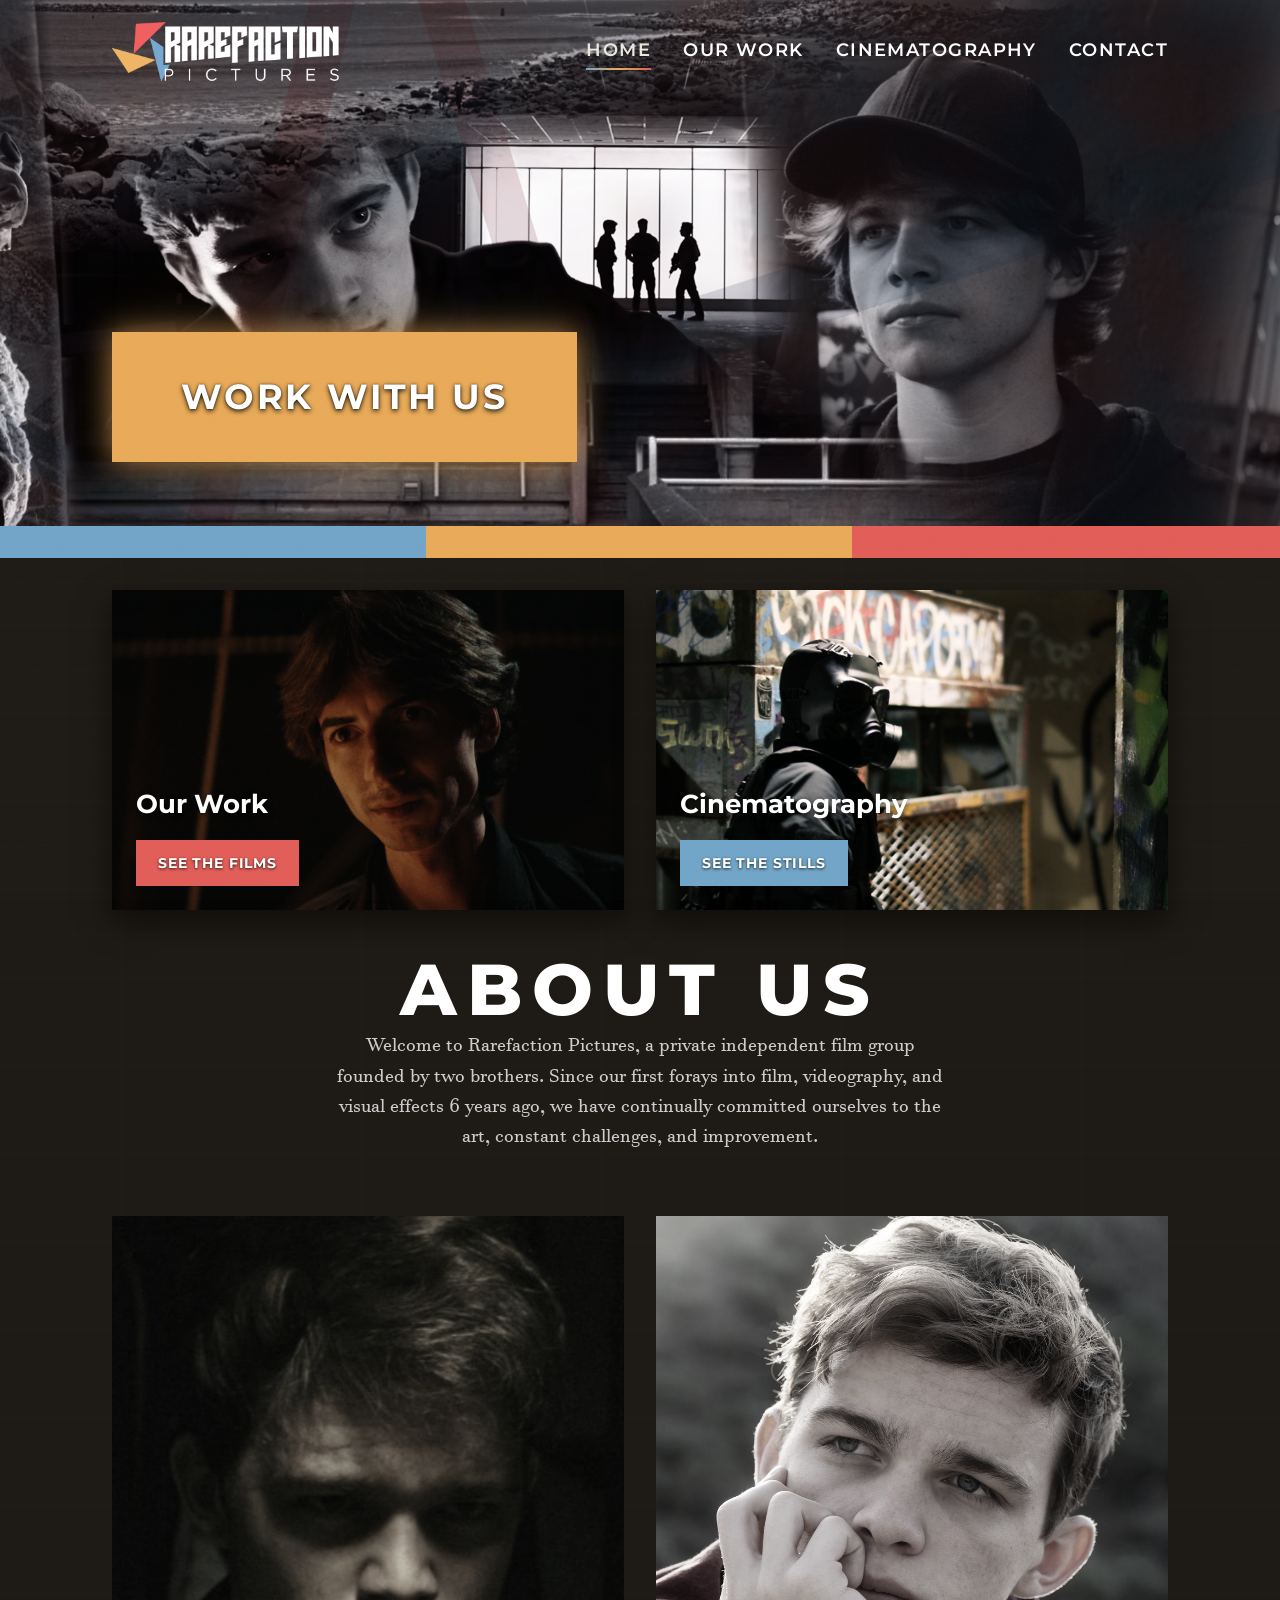
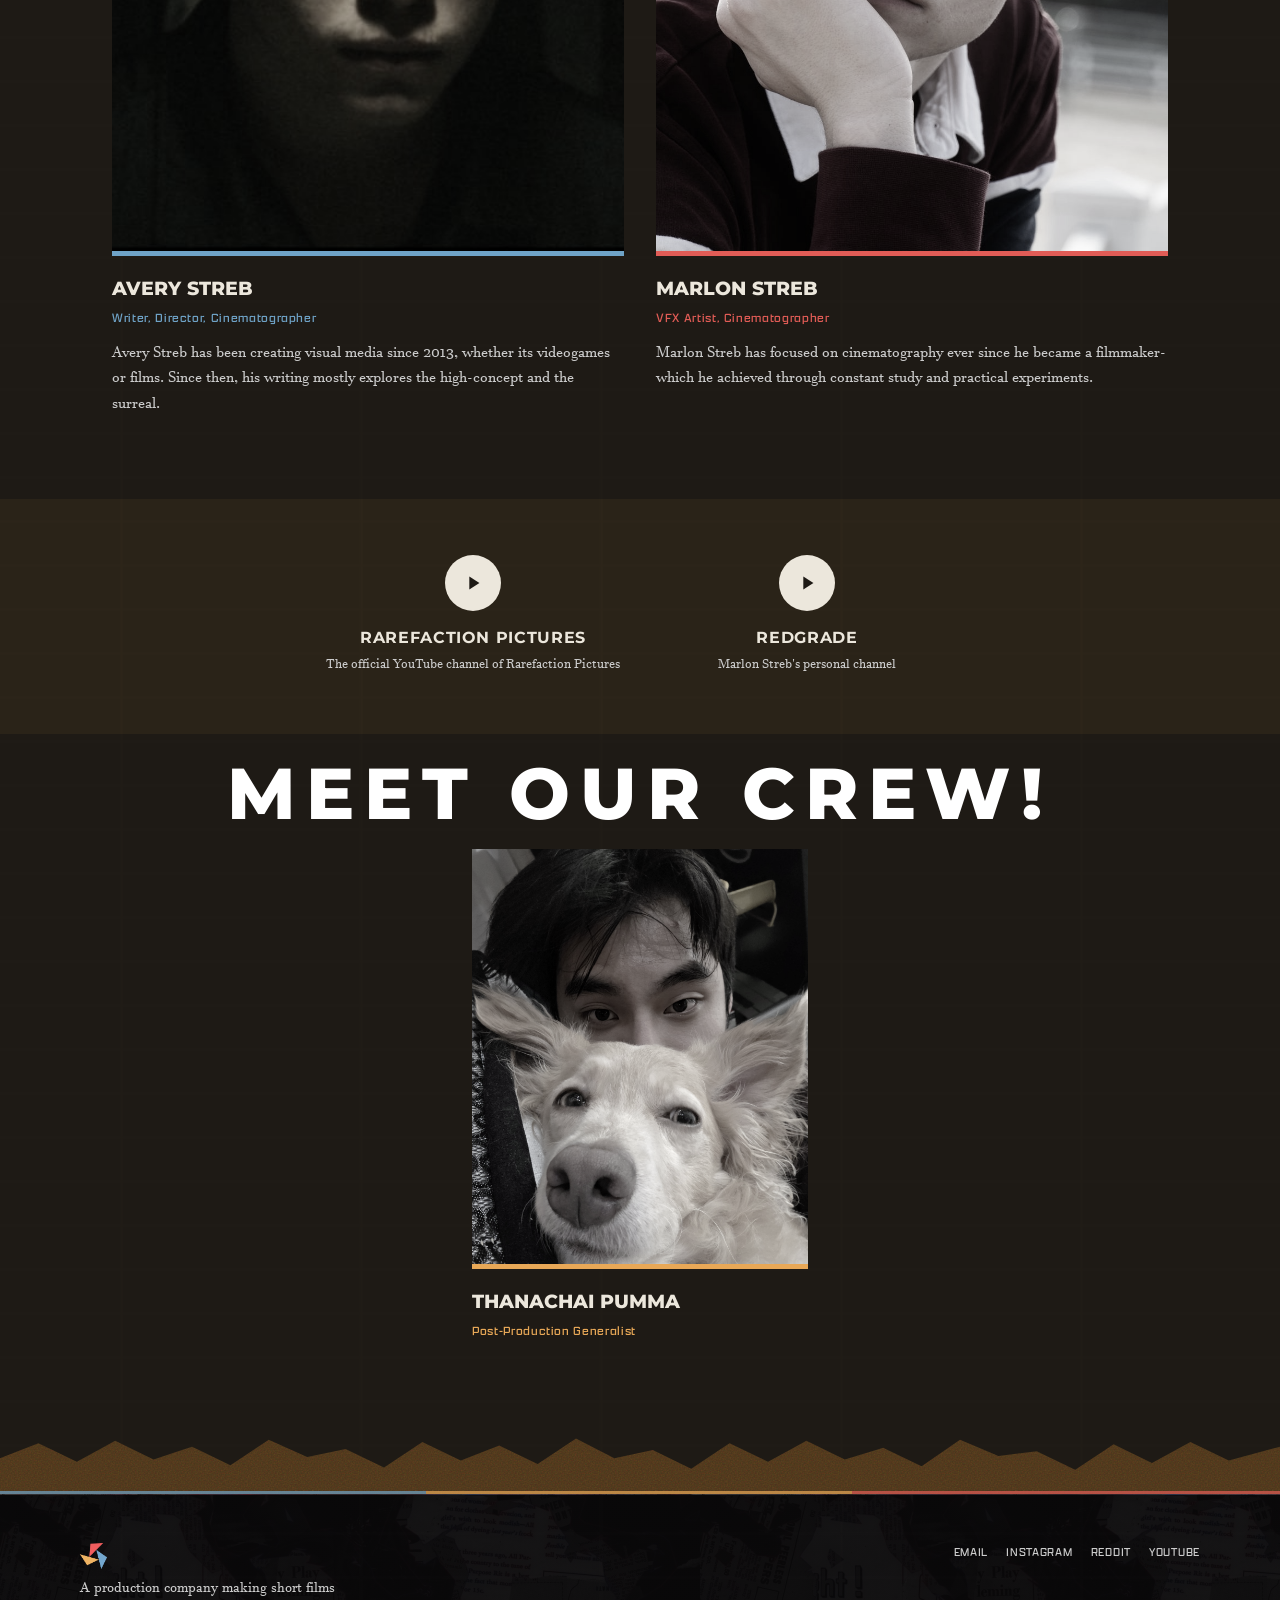
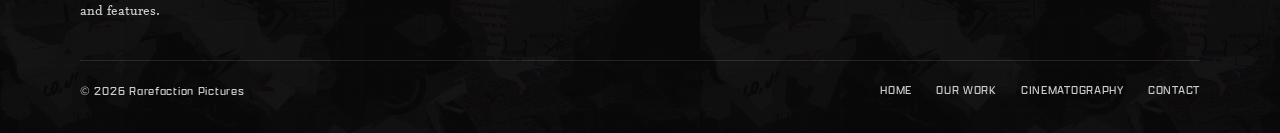
==== commit 3f1905d7: "Update index.html" ====
--- a/rarefactionpictures-site/index.html
+++ b/rarefactionpictures-site/index.html
@@ -151,7 +151,7 @@
   <div class="wrap team">
     <div class="team-member" style="--member-color:var(--orange)" data-member-theme="orange">
       <div class="team-photo">
-        <img src="https://picsum.photos/seed/thanachai-pumma/600/750" alt="Thanachai Pumma">
+        <img src="images/thanachaipic.png" alt="Thanachai Pumma">
       </div>
       <h3 class="team-name">Thanachai Pumma</h3>
       <p class="team-role">Post-Production Generalist</p>
--- a/rarefactionpictures-site/styles.css
+++ b/rarefactionpictures-site/styles.css
@@ -57,7 +57,7 @@
 
 @font-face{
   font-family:'Apotek ExtraWide';
-  src:url('fonts/Apotek_ExtraWide_Medium.otf') format('opentype');
+  src:url('fonts/Apotek_ExtraWide_Light.otf') format('opentype');
   font-weight:500;
 }
 
@@ -121,7 +121,7 @@
 
 .eyebrow{
   font-family:var(--font-mono);
-  font-size:12px;
+  font-size:13px;
   letter-spacing:0.18em;
   text-transform:uppercase;
   color:var(--muted);
@@ -436,7 +436,7 @@
 
 .work-category-link{
   font-family:var(--font-mono);
-  font-size:12px;
+  font-size:13px;
   color:var(--muted);
   letter-spacing:0.06em;
 }
@@ -470,7 +470,7 @@
 }
 .work-card-frame span{
   font-family:var(--font-mono);
-  font-size:11px;
+  font-size:12px;
   color:var(--muted);
   letter-spacing:0.08em;
   text-transform:uppercase;
@@ -486,7 +486,7 @@
 }
 .work-card-meta{
   font-family:var(--font-mono);
-  font-size:11px;
+  font-size:12px;
   color:var(--muted);
   margin-top:6px;
 }
@@ -499,7 +499,7 @@
 }
 .work-empty p{
   font-family:var(--font-mono);
-  font-size:12px;
+  font-size:13px;
   letter-spacing:0.06em;
   text-transform:uppercase;
   color:var(--muted);
@@ -608,7 +608,7 @@
 }
 .cine-frame span{
   font-family:var(--font-mono);
-  font-size:11px; color:var(--muted);
+  font-size:12px; color:var(--muted);
   text-transform:uppercase; letter-spacing:0.08em;
 }
 
@@ -729,7 +729,7 @@
   text-align:center;
   padding:0 24px;
   font-family:var(--font-mono);
-  font-size:12px;
+  font-size:13px;
   letter-spacing:0.06em;
   text-transform:uppercase;
   color:var(--muted);
@@ -800,7 +800,7 @@
 
 .film-modal-eyebrow{
   font-family:var(--font-mono);
-  font-size:12px;
+  font-size:13px;
   letter-spacing:0.1em;
   text-transform:uppercase;
   color:var(--muted);
@@ -829,7 +829,7 @@
   position:absolute; inset:0;
   display:flex; align-items:center; justify-content:center;
   font-family:var(--font-mono);
-  font-size:12px; letter-spacing:0.06em; text-transform:uppercase;
+  font-size:13px; letter-spacing:0.06em; text-transform:uppercase;
   color:var(--muted);
 }
 
@@ -841,7 +841,7 @@
 }
 .film-modal-facts dt{
   font-family:var(--font-mono);
-  font-size:11px;
+  font-size:12px;
   letter-spacing:0.06em;
   text-transform:uppercase;
   color:var(--muted);
@@ -1036,7 +1036,7 @@
 }
 .team-photo span{
   font-family:var(--font-mono);
-  font-size:11px; color:var(--muted);
+  font-size:12px; color:var(--muted);
   text-align:center; padding:0 16px;
   text-transform:uppercase; letter-spacing:0.06em;
 }
@@ -1048,7 +1048,7 @@
 }
 .team-role{
   font-family:var(--font-mono);
-  font-size:12px;
+  font-size:13px;
   color:var(--member-color, var(--muted));
   margin-top:4px;
   letter-spacing:0.05em;
@@ -1090,7 +1090,7 @@
 
 .contact-links{
   display:flex; gap:28px; justify-content:center;
-  font-family:var(--font-mono); font-size:13px;
+  font-family:var(--font-mono); font-size:15px;
   letter-spacing:0.06em; text-transform:uppercase;
 }
 .contact-links a{ color:var(--muted); }
@@ -1127,7 +1127,7 @@
 .footer-socials a{
   color:var(--muted);
   font-family:var(--font-mono);
-  font-size:11px;
+  font-size:12px;
   text-transform:uppercase;
   letter-spacing:0.06em;
 }
@@ -1146,7 +1146,7 @@
 }
 .footer-copy{
   font-family:var(--font-mono);
-  font-size:11px;
+  font-size:12px;
   color:var(--muted);
   letter-spacing:0.06em;
 }
@@ -1154,7 +1154,7 @@
   display:flex;
   gap:24px;
   font-family:var(--font-mono);
-  font-size:11px;
+  font-size:12px;
   letter-spacing:0.06em;
   text-transform:uppercase;
 }
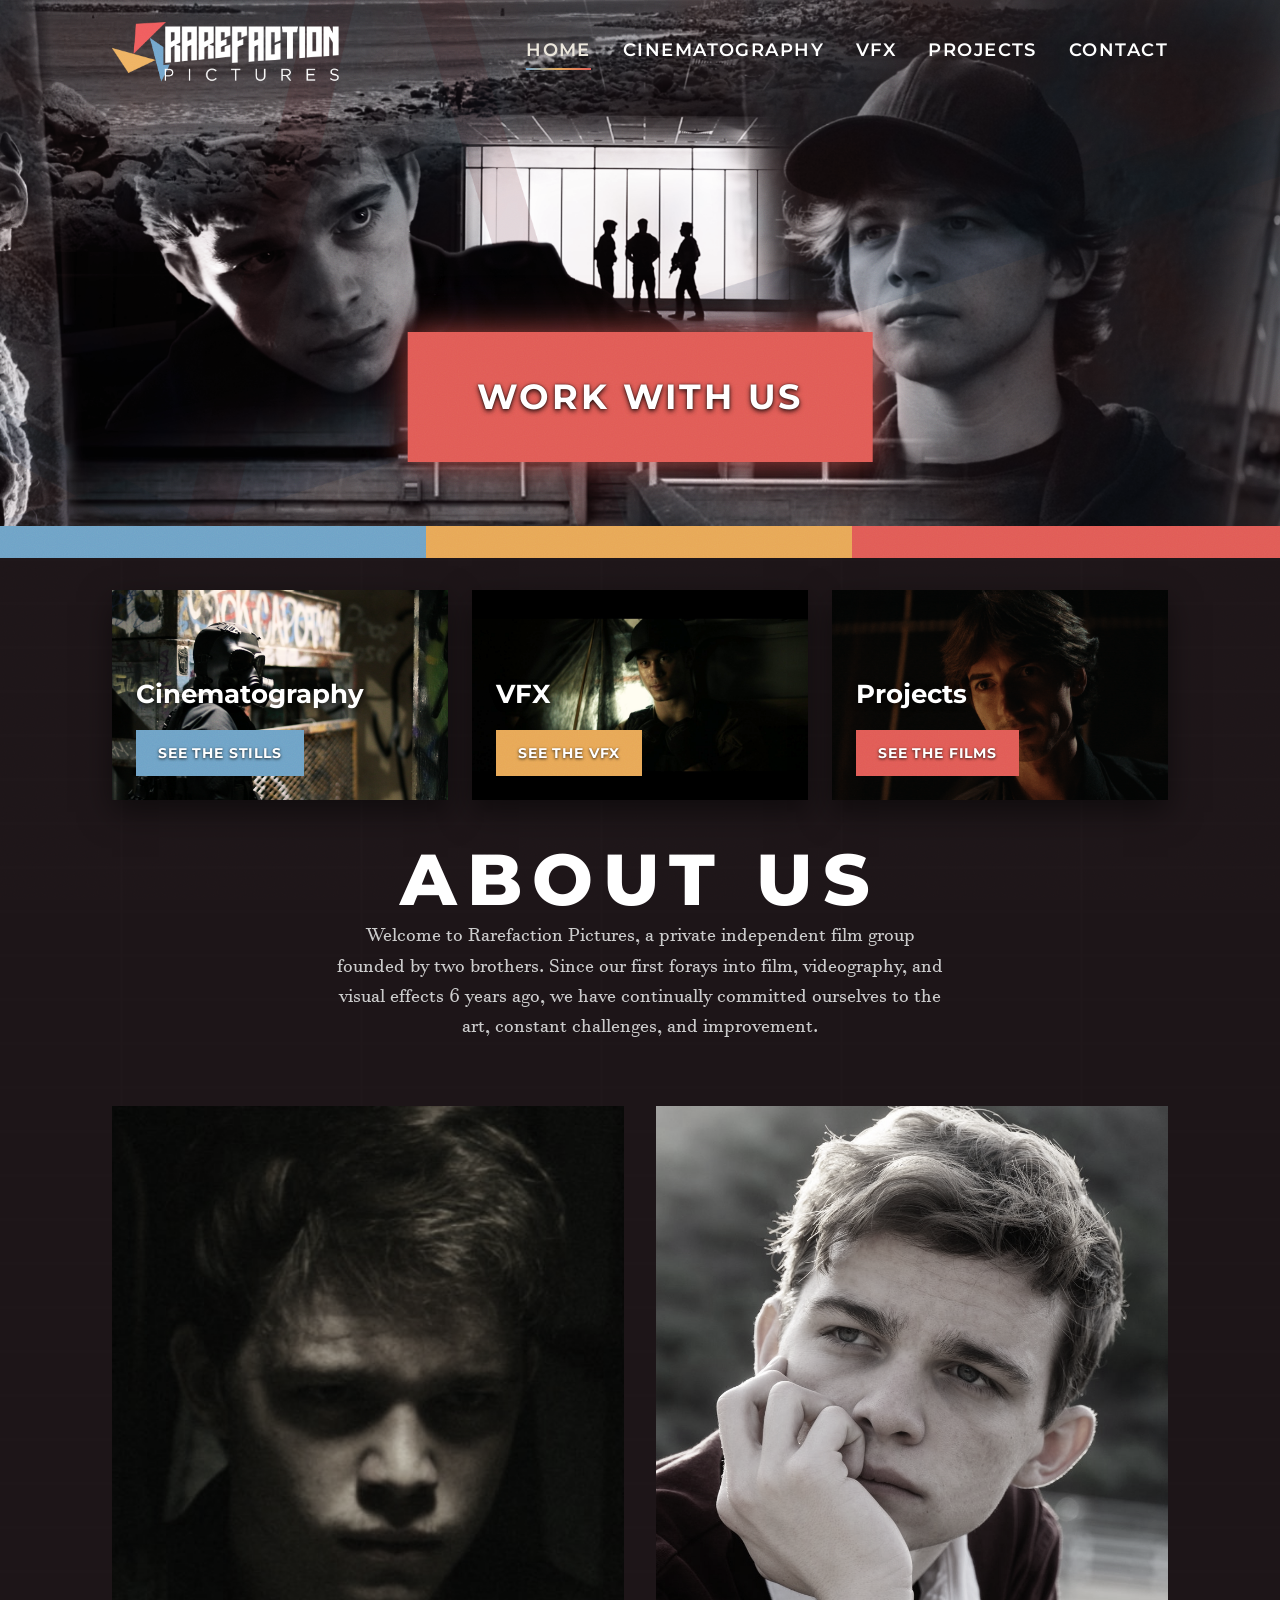
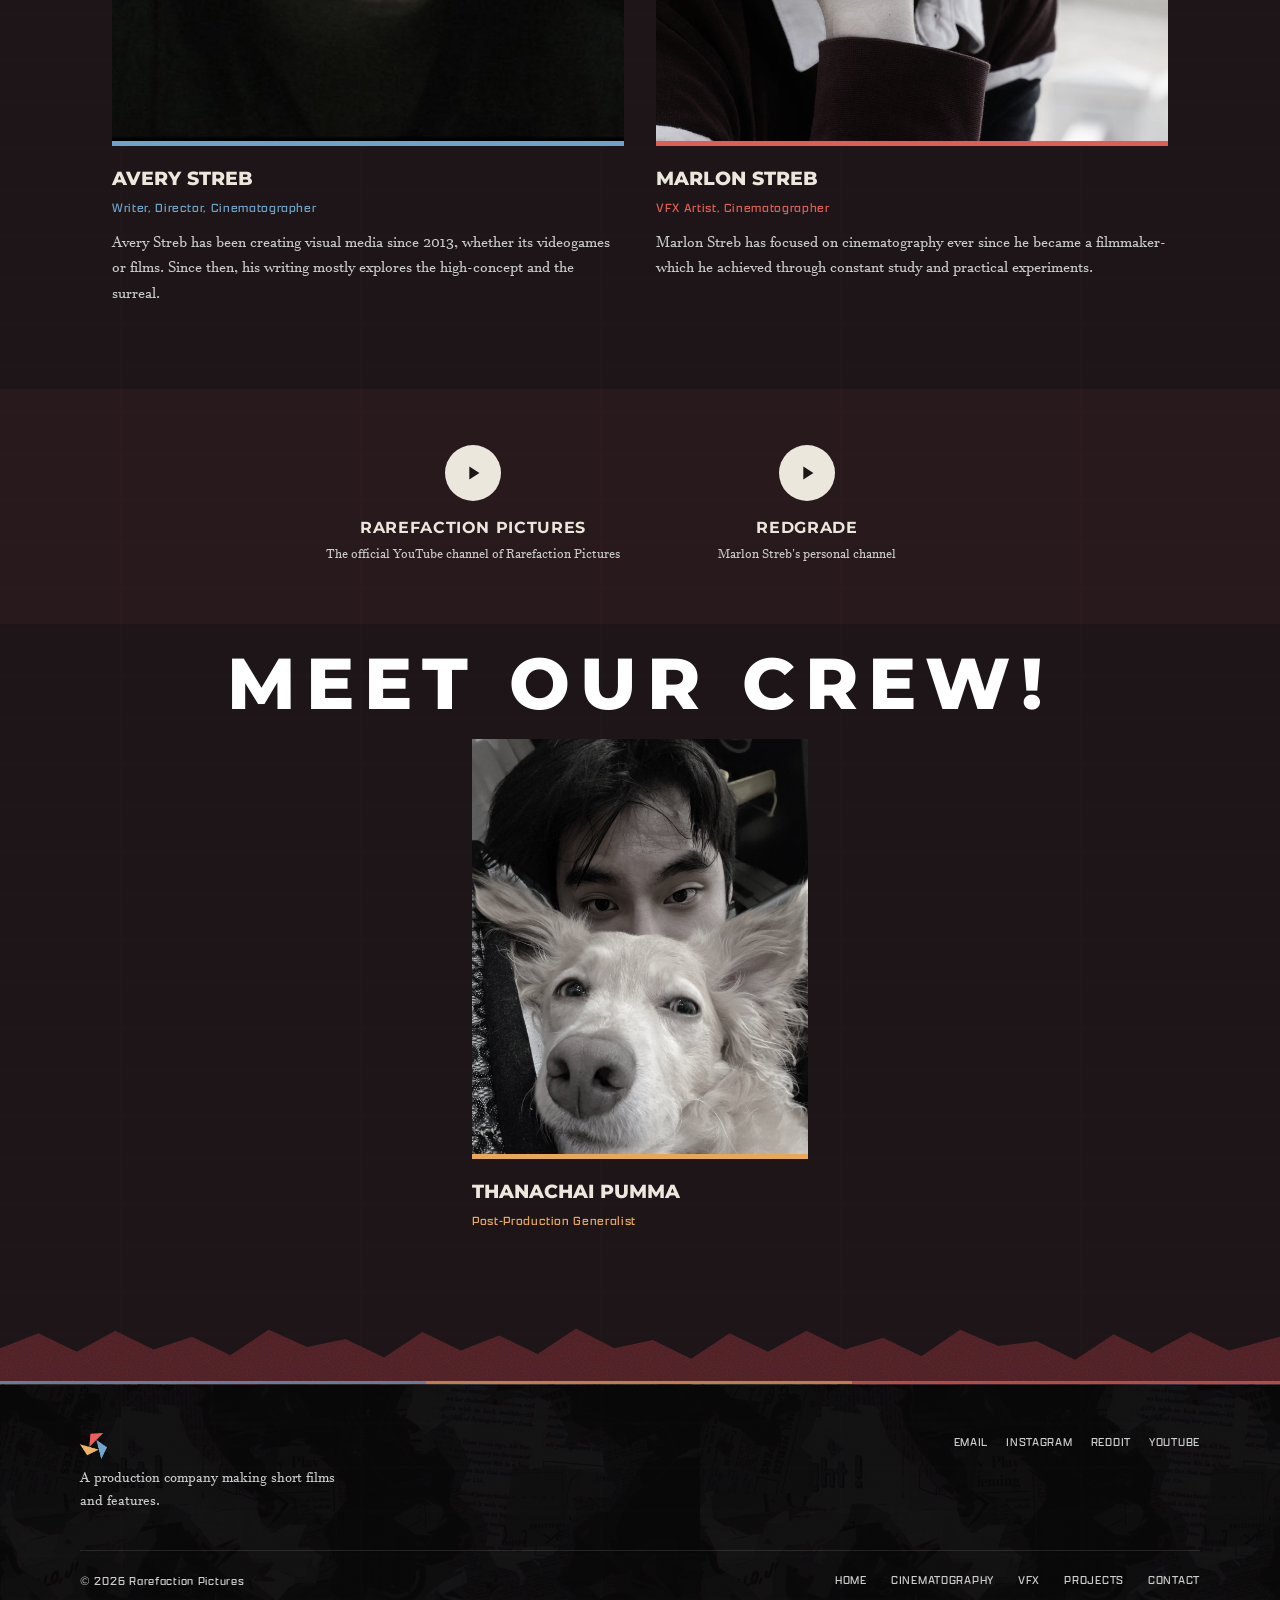
==== commit a55acd76: "Add files via upload" ====
--- a/rarefactionpictures-site/index.html
+++ b/rarefactionpictures-site/index.html
@@ -51,8 +51,9 @@
     <button class="nav-toggle" aria-label="Toggle navigation">☰</button>
     <nav class="site-nav">
       <a href="index.html" aria-current="page">Home</a>
-      <a href="work.html">Our Work</a>
       <a href="cinematography.html">Cinematography</a>
+      <a href="vfx.html">VFX</a>
+      <a href="work.html">Projects</a>
       <a href="contact.html">Contact</a>
     </nav>
   </div>
@@ -75,18 +76,25 @@
 
 <!-- ============ PROMO TILES ============ -->
 <div class="promo-tiles">
-  <a href="work.html" class="promo-tile">
-    <img src="images/Tunnel_and_Piano_00_02_03_09.png" alt="Billy Gulkin">
-    <div class="promo-tile-inner">
-      <p class="promo-tile-title">Our Work</p>
-      <span class="promo-tile-btn" style="background:var(--red)">See The Films</span>
-    </div>
-  </a>
   <a href="cinematography.html" class="promo-tile">
     <img src="images/print_Still3.png" alt="Avery Streb in NOON">
     <div class="promo-tile-inner">
       <p class="promo-tile-title">Cinematography</p>
       <span class="promo-tile-btn" style="background:var(--blue)">See The Stills</span>
+    </div>
+  </a>
+  <a href="vfx.html" class="promo-tile">
+    <img src="images/still-02.jpg" alt="VFX">
+    <div class="promo-tile-inner">
+      <p class="promo-tile-title">VFX</p>
+      <span class="promo-tile-btn" style="background:var(--orange)">See The VFX</span>
+    </div>
+  </a>
+  <a href="work.html" class="promo-tile">
+    <img src="images/Tunnel_and_Piano_00_02_03_09.png" alt="Billy Gulkin">
+    <div class="promo-tile-inner">
+      <p class="promo-tile-title">Projects</p>
+      <span class="promo-tile-btn" style="background:var(--red)">See The Films</span>
     </div>
   </a>
 </div>
@@ -180,8 +188,9 @@
     <span class="footer-copy"><span style="font-family:var(--font-display)">&copy;</span> <span id="year"></span> Rarefaction Pictures</span>
     <div class="footer-links">
       <a href="index.html">Home</a>
-      <a href="work.html">Our Work</a>
       <a href="cinematography.html">Cinematography</a>
+      <a href="vfx.html">VFX</a>
+      <a href="work.html">Projects</a>
       <a href="contact.html">Contact</a>
     </div>
   </div>
--- a/rarefactionpictures-site/styles.css
+++ b/rarefactionpictures-site/styles.css
@@ -289,9 +289,10 @@
 .hero-text-block{
   position:absolute;
   bottom:96px;
-  left:max(28px, calc((100% - 1120px) / 2 + 32px));
+  left:50%;
+  transform:translateX(-50%);
   z-index:3;
-  text-align:left;
+  text-align:center;
 }
 
 .hero-headline{
@@ -347,6 +348,7 @@
   .hero-side{ display:none; }
   .hero-text-block{
     position:static;
+    transform:none;
     padding:0;
     text-align:center;
   }
@@ -566,131 +568,82 @@
    a row beneath it, same column widths on every screen size.
    ========================================================= */
 .cine-unit{ padding:50px 0 70px; }
-
-.cine-unit-grid{
-  display:grid;
-  grid-template-columns:1fr 1fr;
-  gap:24px 48px;
-  align-items:start;
-}
-
-.cine-carousel{
-  grid-column:1 / -1;
-  position:relative;
-}
-
-.cine-carousel .cine-track{
-  position:relative;
-  width:100%;
-  border:1px solid var(--line);
-}
-
-.cine-carousel .cine-slide{
-  display:none;
-  position:relative;
-  width:100%;
-}
-.cine-carousel .cine-slide.active{
-  display:block;
-}
-
-.cine-frame{
-  width:100%;
-  aspect-ratio:16/9;
-  background:repeating-linear-gradient(135deg,#221f21 0 2px,#19171a 2px 4px);
+.cine-carousel{ position:relative; }
+.cine-viewport{ position:relative; overflow:hidden; aspect-ratio:20/9; }
+.cine-track{ position:absolute; inset:0; }
+.cine-slide{
+  position:absolute; top:0; left:10%; width:80%; height:100%;
+  transition:transform .5s ease, opacity .5s ease;
+  opacity:0; pointer-events:none; overflow:hidden;
+}
+.cine-slide.pos-0{ opacity:1; pointer-events:auto; }
+.cine-slide.pos--1,.cine-slide.pos-1{ opacity:1; }
+.cine-frame{ width:100%; height:100%; background:#19171a; }
+.cine-frame img{ width:100%; height:100%; object-fit:cover; display:block; }
+.cine-peek{
+  position:absolute; top:0; bottom:0; width:10%; z-index:2; cursor:pointer;
+}
+.cine-peek--left{ left:0; background:linear-gradient(90deg,rgba(0,0,0,.95),rgba(0,0,0,.45)); }
+.cine-peek--right{ right:0; background:linear-gradient(270deg,rgba(0,0,0,.95),rgba(0,0,0,.45)); }
+
+.cine-caption{
+  position:absolute; left:0; right:0; bottom:0; height:33.4%;
+  background:rgba(0,0,0,.6); color:#fff;
   display:flex; align-items:center; justify-content:center;
-  overflow:hidden;
-}
-.cine-frame img{
-  width:100%; height:100%;
-  object-fit:cover;
-  display:block;
-}
-.cine-frame span{
-  font-family:var(--font-mono);
-  font-size:12px; color:var(--muted);
-  text-transform:uppercase; letter-spacing:0.08em;
-}
+  font-family:var(--font-display); font-weight:700; letter-spacing:.08em;
+  text-transform:uppercase; font-size:clamp(14px,2vw,24px);
+  opacity:0; transition:opacity .25s ease; pointer-events:none;
+}
+.fs-btn{
+  position:absolute; top:12px; right:12px; width:38px; height:38px;
+  background:rgba(0,0,0,.6); color:#fff; border:1px solid rgba(255,255,255,.5);
+  font-size:20px; line-height:1; cursor:pointer; opacity:0; transition:opacity .25s ease; z-index:3;
+}
+.cine-slide.pos-0:hover .cine-caption,.cine-slide.pos-0.show .cine-caption,
+.cine-slide.pos-0:hover .fs-btn,.cine-slide.pos-0.show .fs-btn{ opacity:1; }
 
 .cine-arrow{
-  position:absolute;
-  top:50%;
-  transform:translateY(-50%);
-  width:40px; height:40px;
-  border:1px solid var(--line);
-  background:rgba(19,17,19,0.7);
-  color:var(--ink);
-  font-size:20px;
-  line-height:1;
-  cursor:pointer;
-  display:flex; align-items:center; justify-content:center;
-  transition:background .2s ease;
-  z-index:2;
+  position:absolute; top:calc(50% - 20px); transform:translateY(-50%);
+  width:40px; height:40px; border:1px solid var(--line);
+  background:rgba(19,17,19,0.7); color:var(--ink); font-size:20px; line-height:1;
+  cursor:pointer; display:flex; align-items:center; justify-content:center;
+  transition:background .2s ease; z-index:4;
 }
 .cine-arrow:hover{ background:rgba(19,17,19,0.95); }
 .cine-arrow--prev{ left:12px; }
 .cine-arrow--next{ right:12px; }
 
-.cine-dots{
-  display:flex;
-  justify-content:center;
-  gap:10px;
-  margin-top:18px;
-}
-.cine-dot{
-  width:8px; height:8px;
-  border-radius:50%;
-  border:1px solid var(--line);
-  background:transparent;
-  cursor:pointer;
-  padding:0;
-}
+.cine-dots{ display:flex; justify-content:center; gap:10px; margin-top:18px; }
+.cine-dot{ width:8px; height:8px; border-radius:50%; border:1px solid var(--line); background:transparent; cursor:pointer; padding:0; }
 .cine-dot.active{ background:var(--ink); }
 
-.editorial-split-photo{
-  grid-column:1;
-  aspect-ratio:4/5;
-  overflow:hidden;
-  background:repeating-linear-gradient(135deg,#221f21 0 2px,#19171a 2px 4px);
-}
-.editorial-split-photo img{
-  width:100%; height:100%;
-  object-fit:cover;
-  display:block;
-  filter:grayscale(0.4);
-}
-
-.editorial-split-text{
-  grid-column:2;
-  align-self:center;
-}
-.editorial-split-text h2{
-  font-family:var(--font-display);
-  font-weight:800;
-  font-size:clamp(22px,3vw,34px);
-  text-transform:uppercase;
-  margin-bottom:14px;
-}
-.editorial-split-text p{
-  color:var(--muted);
-  font-size:17px;
-  line-height:1.75;
-  transition:opacity .3s ease;
-  opacity:1;
-}
-.editorial-split-text p.fading{
-  opacity:0;
+.still-grid{
+  display:grid; grid-template-columns:repeat(7,1fr); gap:6px; margin-top:48px;
+}
+.still-grid img{
+  width:100%; aspect-ratio:16/9; object-fit:cover; display:block; cursor:zoom-in;
+  transition:opacity .2s ease;
+}
+.still-grid img:hover{ opacity:.8; }
+
+.lightbox{
+  position:fixed; inset:0; background:rgba(0,0,0,.95); z-index:1000;
+  display:none; align-items:center; justify-content:center; cursor:zoom-out;
+}
+.lightbox.open{ display:flex; }
+.lightbox img{ max-width:96vw; max-height:96vh; object-fit:contain; }
+.lightbox-close{
+  position:absolute; top:14px; right:18px; color:#fff; background:none; border:0;
+  font-size:34px; cursor:pointer;
 }
 
 @media (max-width:800px){
-  .cine-unit-grid{
-    grid-template-columns:110px 1fr;
-    gap:16px 18px;
-  }
+  .cine-viewport{ aspect-ratio:16/9; }
+  .cine-slide{ left:0; width:100%; }
+  .cine-slide.pos--1,.cine-slide.pos-1{ opacity:0; }
+  .cine-peek{ display:none; }
   .cine-arrow{ width:32px; height:32px; font-size:16px; }
-  .editorial-split-photo{ aspect-ratio:4/5; }
-  .editorial-split-text h2{ font-size:17px; margin-bottom:6px; }
-  .editorial-split-text p{ font-size:14px; line-height:1.6; }
+  .still-grid{ grid-template-columns:repeat(3,1fr); gap:4px; }
 }
 
 /* =========================================================
@@ -701,8 +654,7 @@
 .reel-player{
   position:relative;
   width:100%;
-  height:min(80vh, 720px);
-  min-height:360px;
+  height:100vh;
   background:repeating-linear-gradient(135deg,#221f21 0 2px,#19171a 2px 4px);
   overflow:hidden;
 }
@@ -711,6 +663,14 @@
   width:100%; height:100%;
   object-fit:cover;
   display:block;
+}
+
+.reel-fade{
+  position:absolute;
+  left:0; right:0; bottom:0;
+  height:35vh;
+  background:linear-gradient(to bottom, rgba(0,0,0,0) 0%, rgba(0,0,0,0.85) 100%);
+  pointer-events:none;
 }
 
 @media (max-width:800px){
@@ -896,8 +856,8 @@
    ========================================================= */
 .promo-tiles{
   display:grid;
-  grid-template-columns:1fr 1fr;
-  gap:32px;
+  grid-template-columns:1fr 1fr 1fr;
+  gap:24px;
   margin-top:32px;
   position:relative;
   z-index:5;
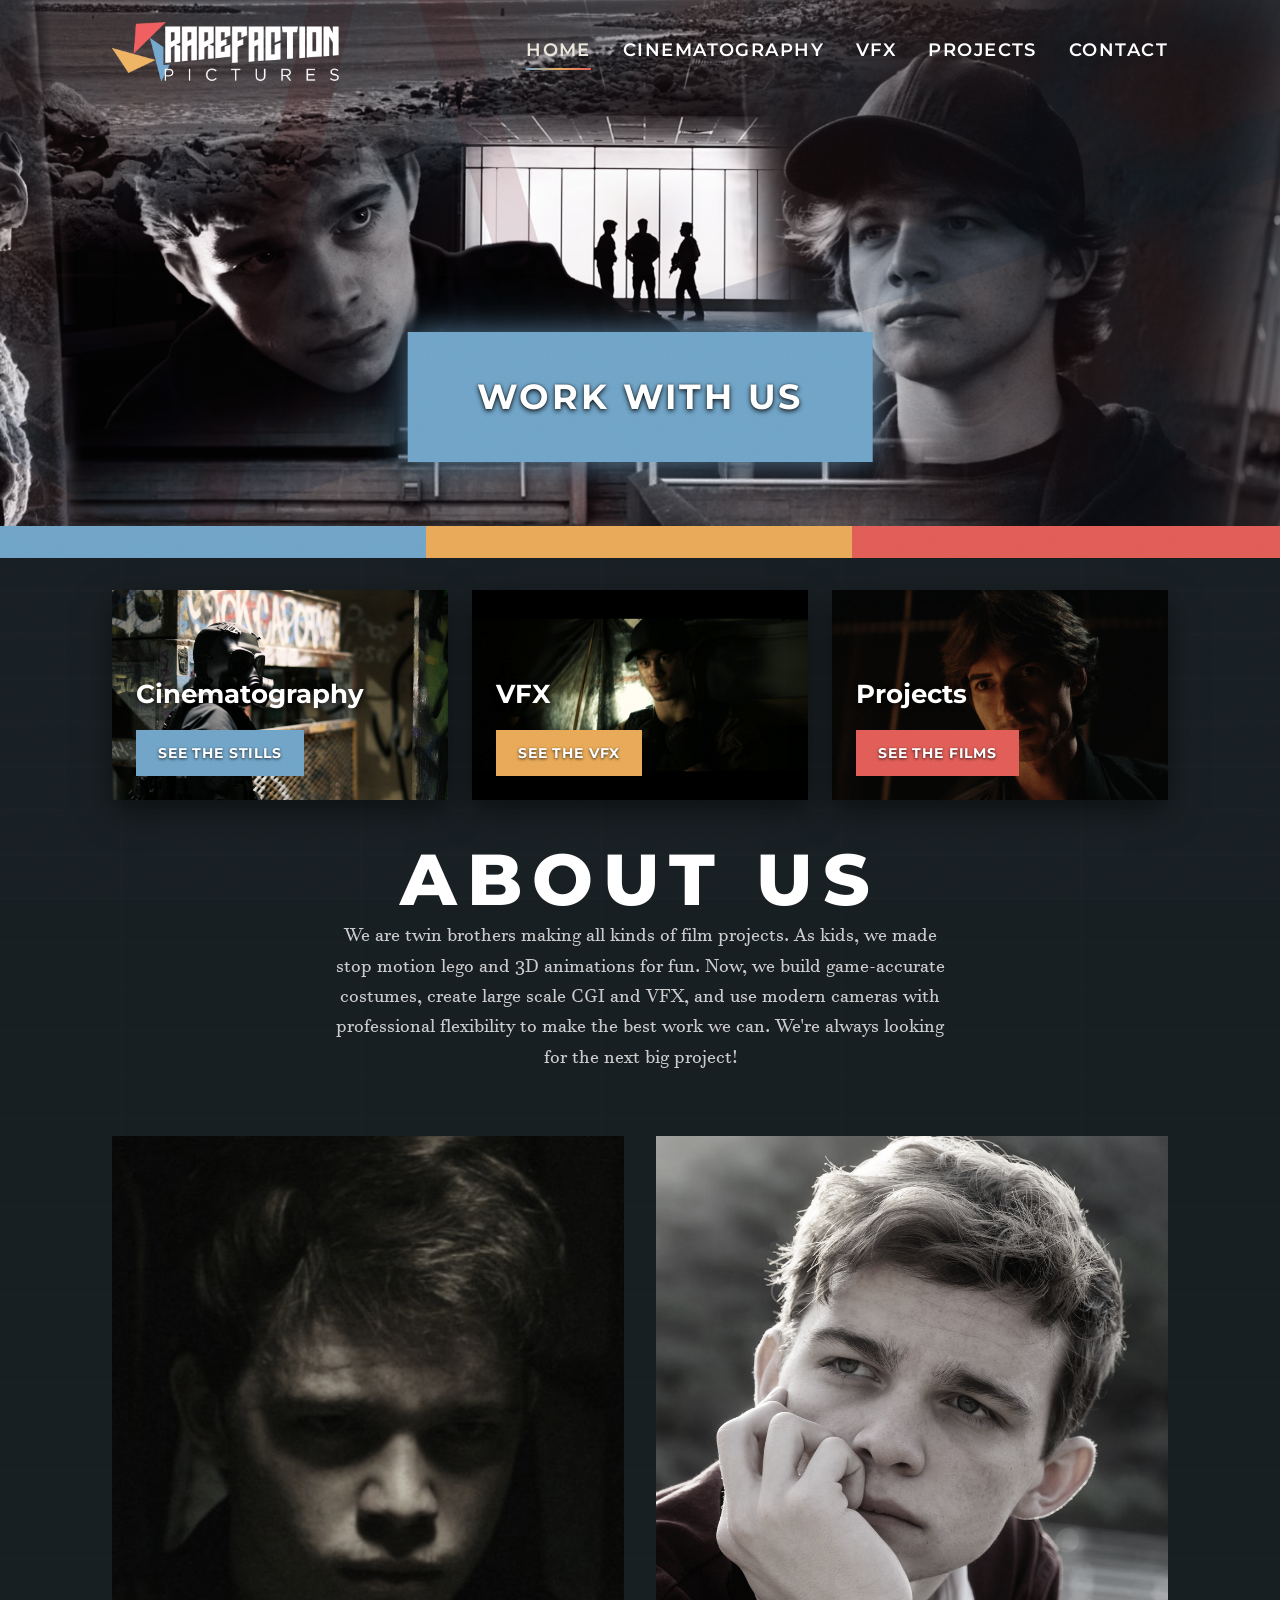
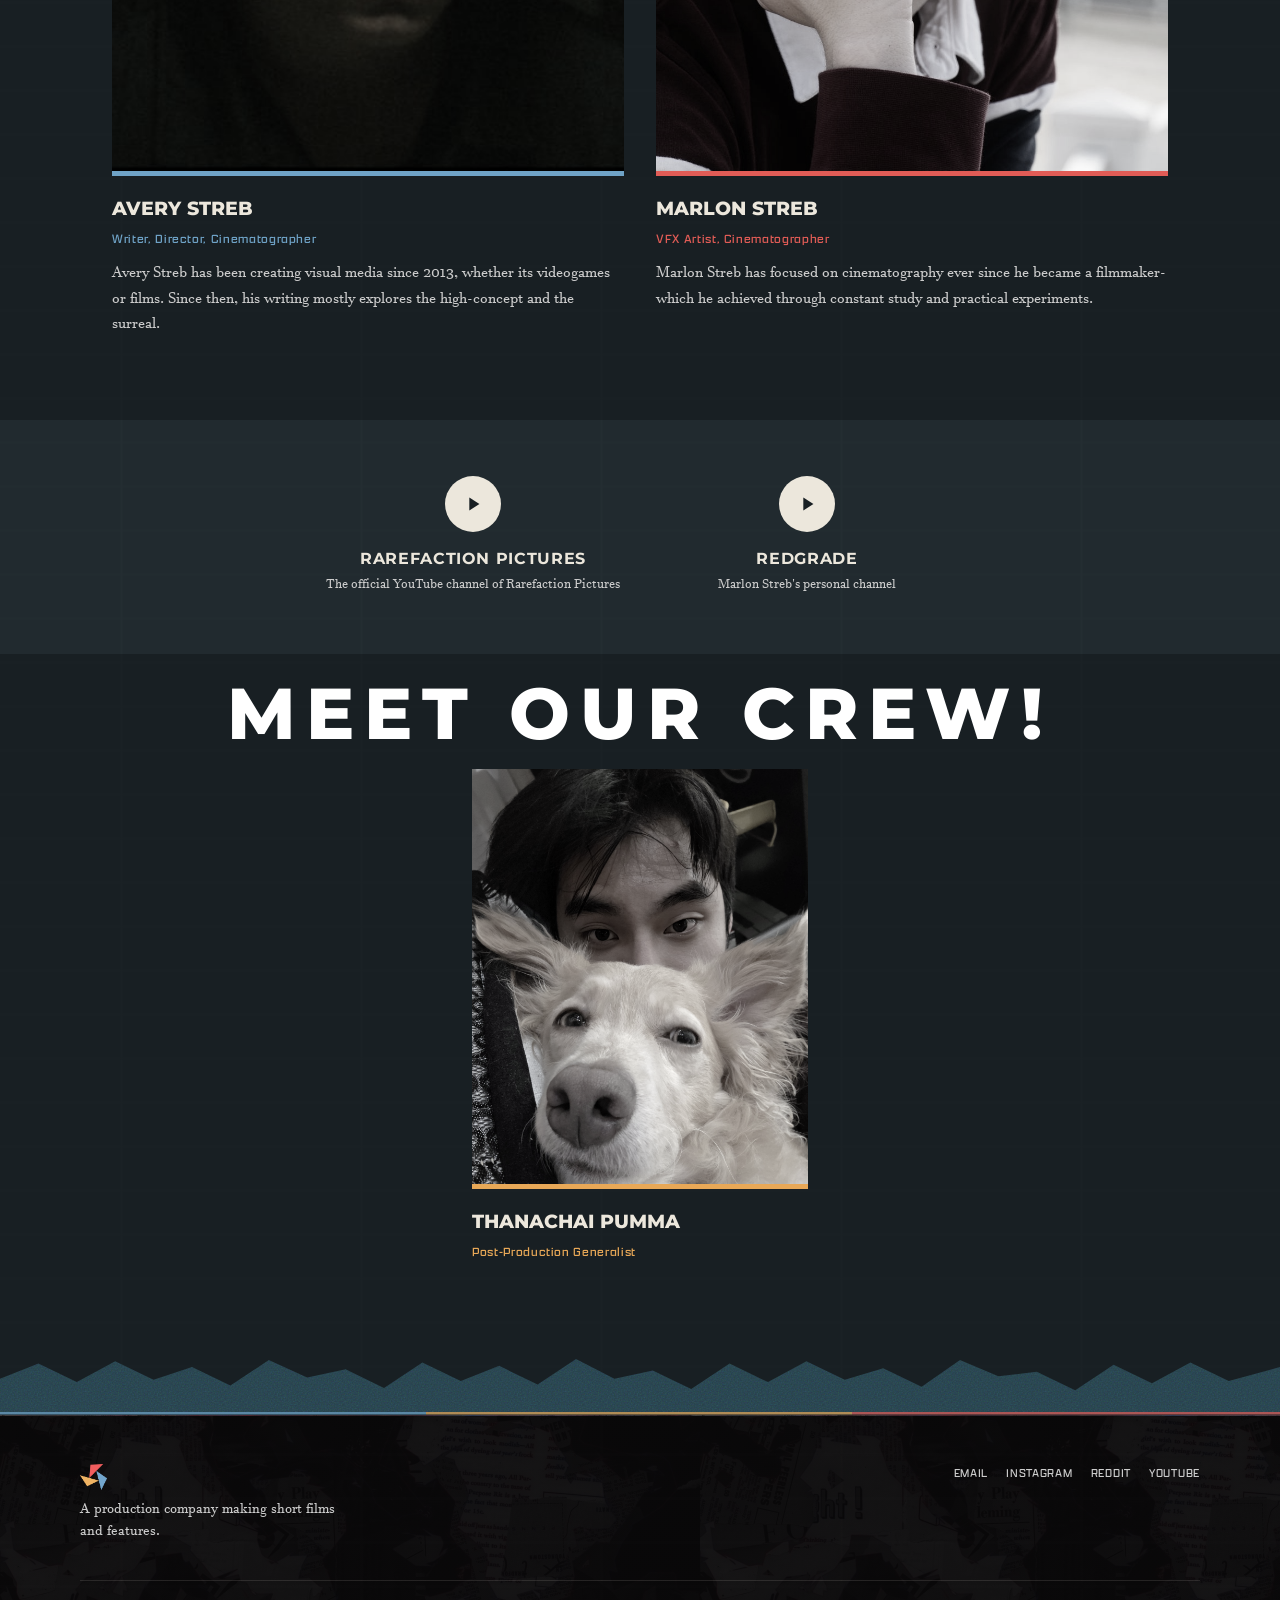
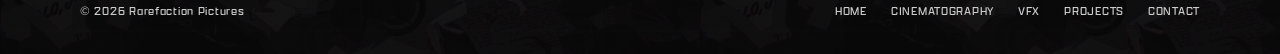
==== commit 82f46546: "Update index.html changed about section" ====
--- a/rarefactionpictures-site/index.html
+++ b/rarefactionpictures-site/index.html
@@ -103,8 +103,7 @@
 <p class="section-label" style="text-align:center; padding-top:40px;">About Us</p>
 <div class="wrap about-intro">
   <p>
-Welcome to Rarefaction Pictures, a private independent film group founded by two brothers.
-Since our first forays into film, videography, and visual effects 6 years ago, we have continually committed ourselves to the art, constant challenges, and improvement.  </p>
+We are twin brothers making all kinds of film projects. As kids, we made stop motion lego and 3D animations for fun. Now, we build game-accurate costumes, create large scale CGI and VFX, and use modern cameras with professional flexibility to make the best work we can. We're always looking for the next big project! </p>
 </div>
 
 <div class="wrap team">
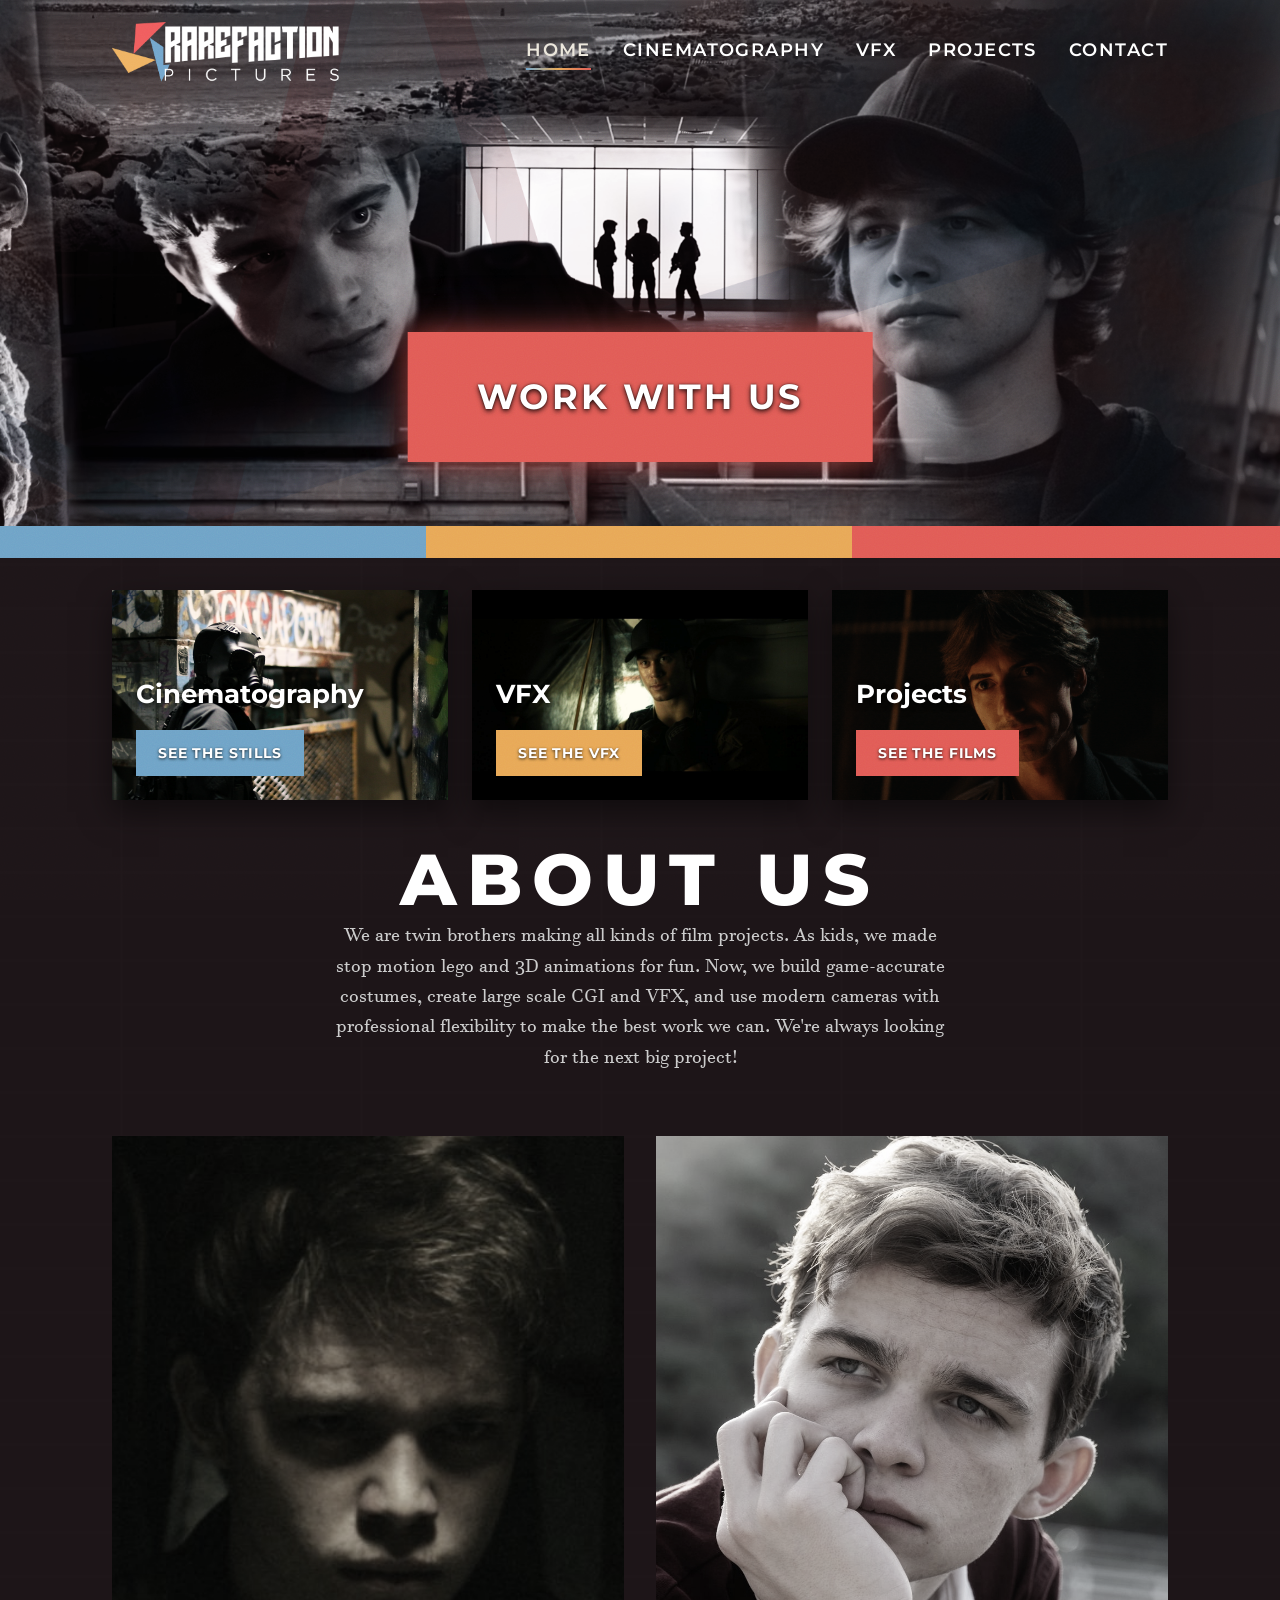
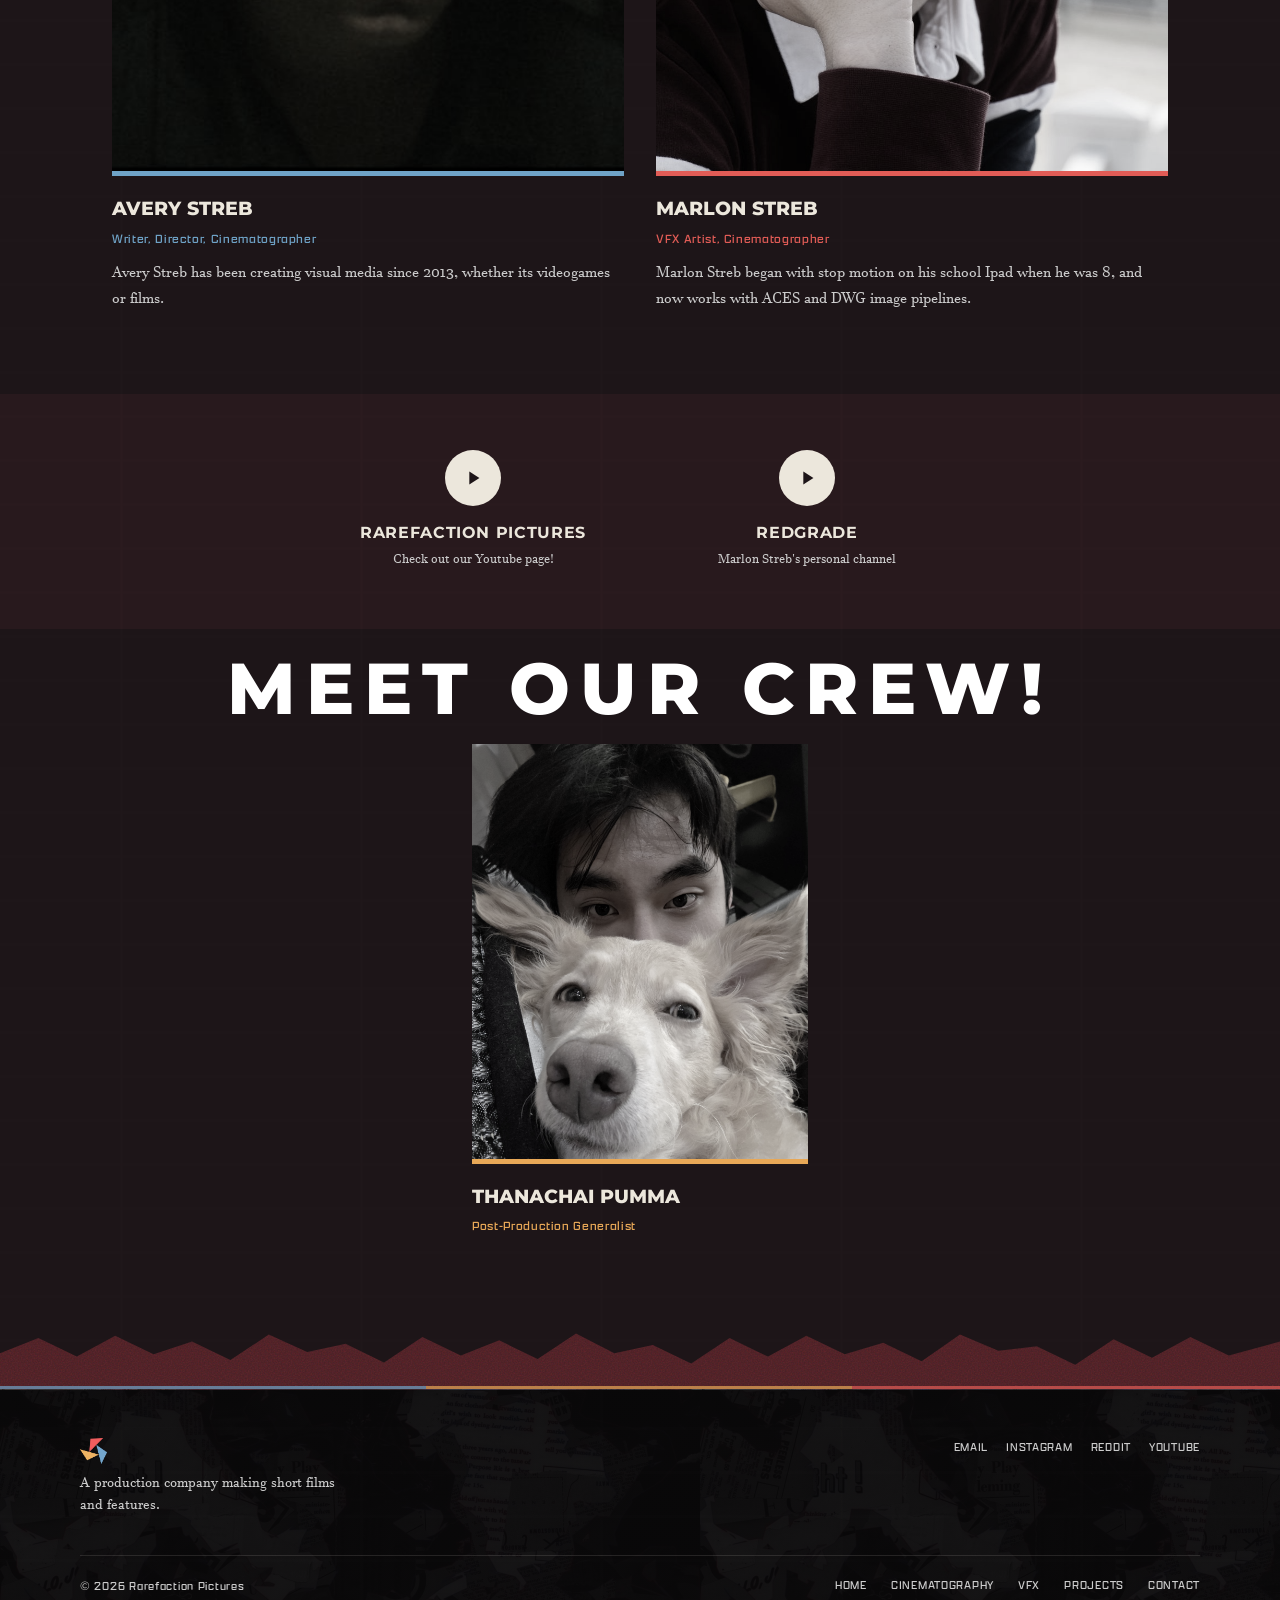
==== commit dc43f74a: "Update index.html more about changes" ====
--- a/rarefactionpictures-site/index.html
+++ b/rarefactionpictures-site/index.html
@@ -29,7 +29,7 @@
     { "@type": "Organization", "name": "Rarefaction Pictures", "url": "https://rarefactionpictures.com/", "logo": "https://rarefactionpictures.com/images/logo-full.png",
       "sameAs": ["https://www.instagram.com/rarefactionpictures/","https://www.reddit.com/user/rarefactionpictures/","https://youtube.com/@rarefactionfilm"] },
     { "@type": "Person", "name": "Avery Streb", "jobTitle": "Writer, Director, Cinematographer", "worksFor": { "@type": "Organization", "name": "Rarefaction Pictures", "url": "https://rarefactionpictures.com/" } },
-    { "@type": "Person", "name": "Marlon Streb", "jobTitle": "VFX Artist, Cinematographer", "worksFor": { "@type": "Organization", "name": "Rarefaction Pictures", "url": "https://rarefactionpictures.com/" } },
+    { "@type": "Person", "name": "Marlon Streb", "jobTitle": "VFX Artist, Cinematographer, Editor", "worksFor": { "@type": "Organization", "name": "Rarefaction Pictures", "url": "https://rarefactionpictures.com/" } },
     { "@type": "Person", "name": "Thanachai Pumma", "jobTitle": "Post-Production Generalist", "worksFor": { "@type": "Organization", "name": "Rarefaction Pictures", "url": "https://rarefactionpictures.com/" } }
   ]
 }
@@ -115,7 +115,7 @@
     <h3 class="team-name">Avery Streb</h3>
     <p class="team-role">Writer, Director, Cinematographer</p>
     <p class="team-bio">
-      Avery Streb has been creating visual media since 2013, whether its videogames or films. Since then, his writing mostly explores the high-concept and the surreal.
+      Avery Streb has been creating visual media since 2013, whether its videogames or films.
     </p>
   </div>
   
@@ -126,7 +126,7 @@
     <h3 class="team-name">Marlon Streb</h3>
     <p class="team-role">VFX Artist, Cinematographer</p>
     <p class="team-bio">
-      Marlon Streb has focused on cinematography ever since he became a filmmaker- which he achieved through constant study and practical experiments.
+      Marlon Streb began with stop motion on his school Ipad when he was 8, and now works with ACES and DWG image pipelines.
     </p>
   </div>
   
@@ -140,7 +140,7 @@
         <svg viewBox="0 0 24 24" fill="var(--bg)"><path d="M8 5v14l11-7z"/></svg>
       </div>
       <p class="youtube-channel-name">Rarefaction Pictures</p>
-      <p class="youtube-channel-sub">The official YouTube channel of Rarefaction Pictures</p>
+      <p class="youtube-channel-sub">Check out our Youtube page!</p>
     </a>
     <a href="https://www.youtube.com/@Red_Grade" class="youtube-channel">
       <div class="youtube-icon">
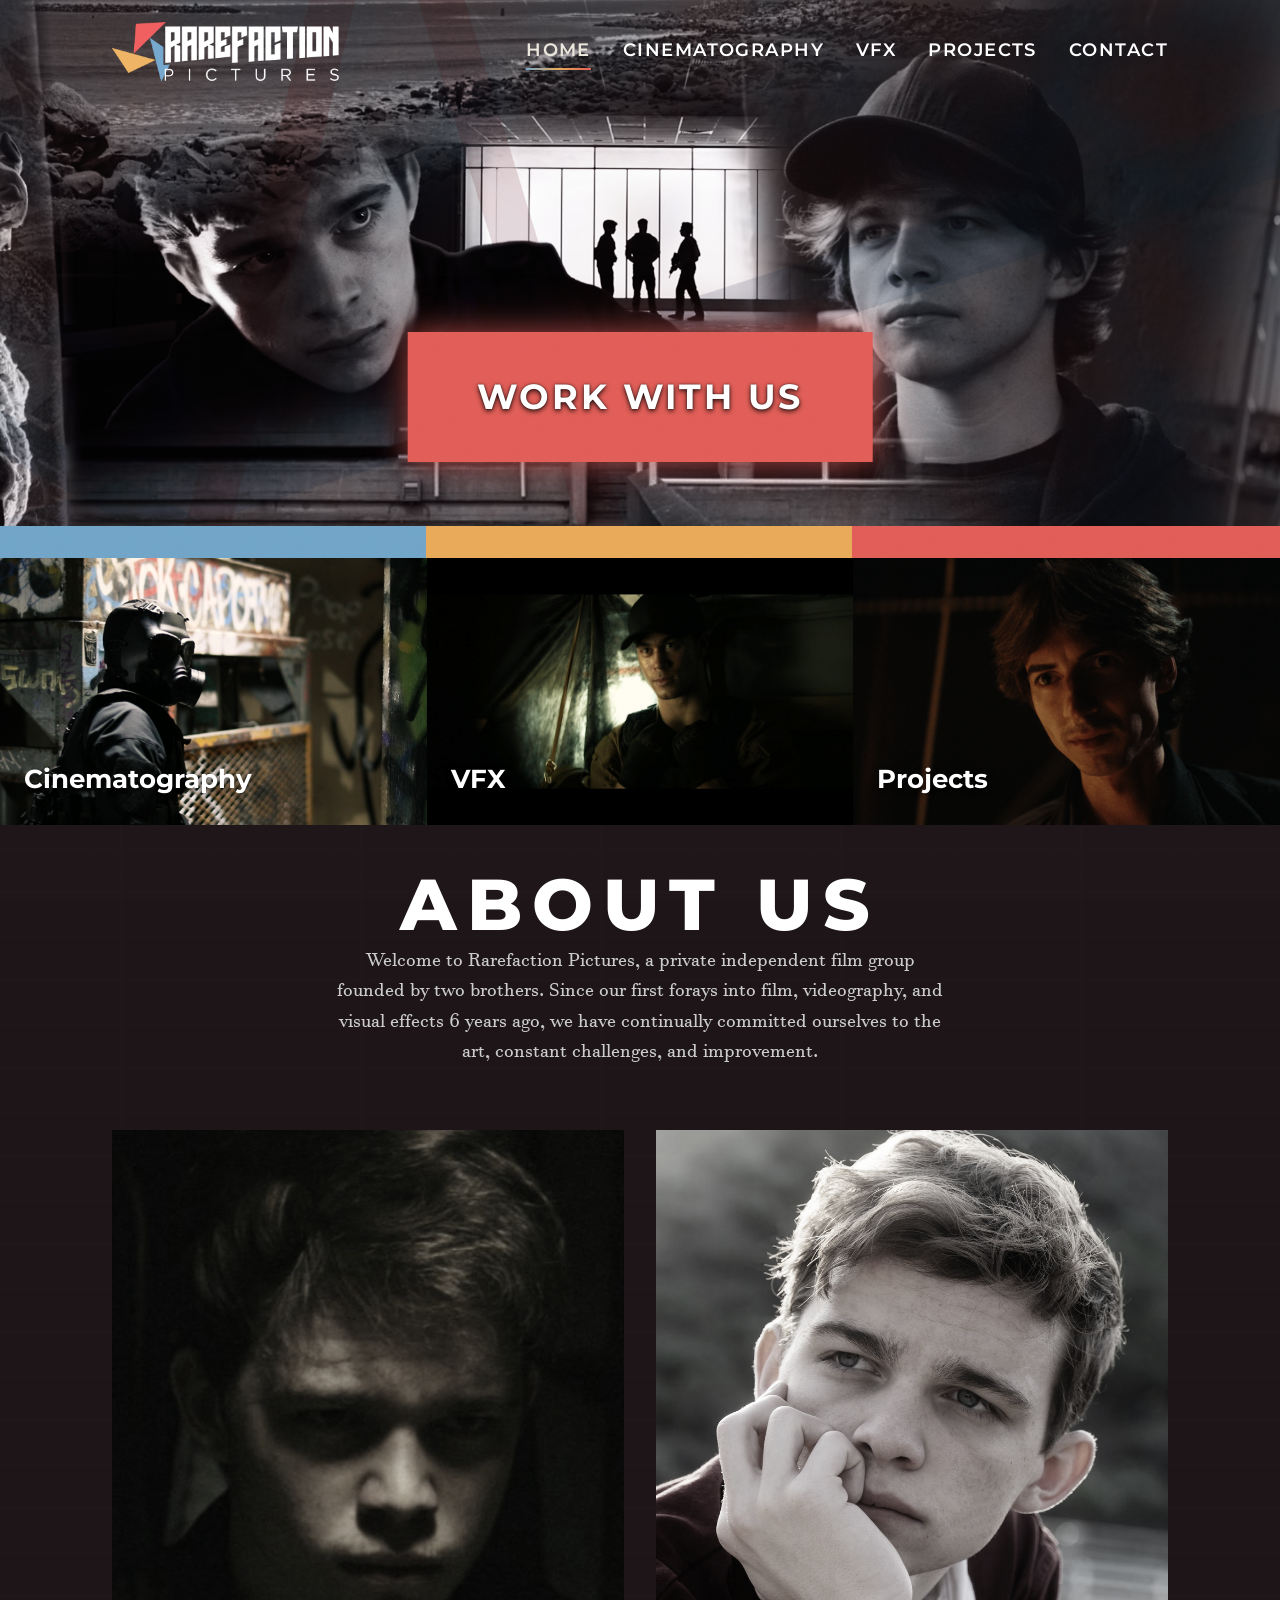
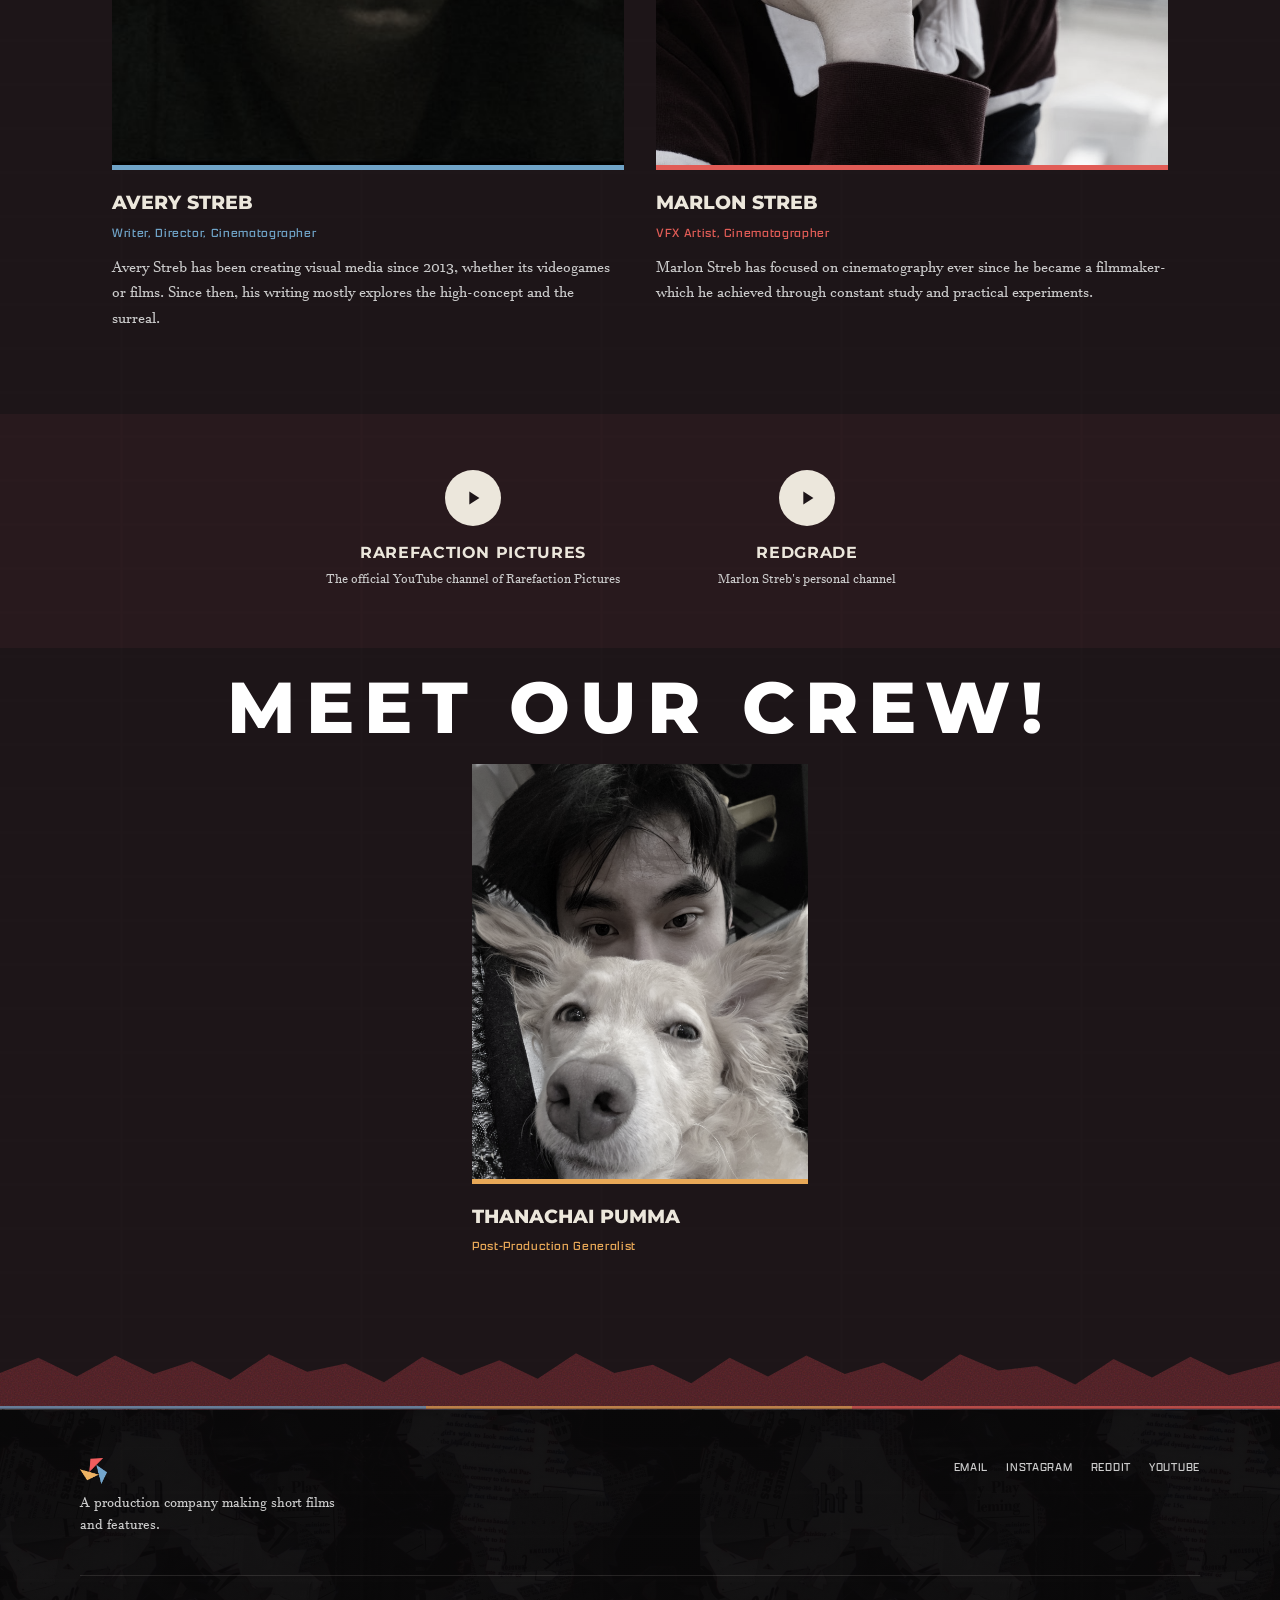
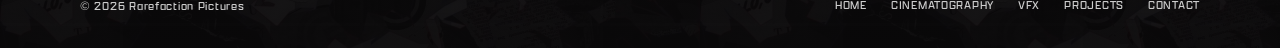
==== commit b307a4c3: "Add files via upload" ====
--- a/rarefactionpictures-site/index.html
+++ b/rarefactionpictures-site/index.html
@@ -29,7 +29,7 @@
     { "@type": "Organization", "name": "Rarefaction Pictures", "url": "https://rarefactionpictures.com/", "logo": "https://rarefactionpictures.com/images/logo-full.png",
       "sameAs": ["https://www.instagram.com/rarefactionpictures/","https://www.reddit.com/user/rarefactionpictures/","https://youtube.com/@rarefactionfilm"] },
     { "@type": "Person", "name": "Avery Streb", "jobTitle": "Writer, Director, Cinematographer", "worksFor": { "@type": "Organization", "name": "Rarefaction Pictures", "url": "https://rarefactionpictures.com/" } },
-    { "@type": "Person", "name": "Marlon Streb", "jobTitle": "VFX Artist, Cinematographer, Editor", "worksFor": { "@type": "Organization", "name": "Rarefaction Pictures", "url": "https://rarefactionpictures.com/" } },
+    { "@type": "Person", "name": "Marlon Streb", "jobTitle": "VFX Artist, Cinematographer", "worksFor": { "@type": "Organization", "name": "Rarefaction Pictures", "url": "https://rarefactionpictures.com/" } },
     { "@type": "Person", "name": "Thanachai Pumma", "jobTitle": "Post-Production Generalist", "worksFor": { "@type": "Organization", "name": "Rarefaction Pictures", "url": "https://rarefactionpictures.com/" } }
   ]
 }
@@ -80,21 +80,18 @@
     <img src="images/print_Still3.png" alt="Avery Streb in NOON">
     <div class="promo-tile-inner">
       <p class="promo-tile-title">Cinematography</p>
-      <span class="promo-tile-btn" style="background:var(--blue)">See The Stills</span>
     </div>
   </a>
   <a href="vfx.html" class="promo-tile">
     <img src="images/still-02.jpg" alt="VFX">
     <div class="promo-tile-inner">
       <p class="promo-tile-title">VFX</p>
-      <span class="promo-tile-btn" style="background:var(--orange)">See The VFX</span>
     </div>
   </a>
   <a href="work.html" class="promo-tile">
     <img src="images/Tunnel_and_Piano_00_02_03_09.png" alt="Billy Gulkin">
     <div class="promo-tile-inner">
       <p class="promo-tile-title">Projects</p>
-      <span class="promo-tile-btn" style="background:var(--red)">See The Films</span>
     </div>
   </a>
 </div>
@@ -103,7 +100,8 @@
 <p class="section-label" style="text-align:center; padding-top:40px;">About Us</p>
 <div class="wrap about-intro">
   <p>
-We are twin brothers making all kinds of film projects. As kids, we made stop motion lego and 3D animations for fun. Now, we build game-accurate costumes, create large scale CGI and VFX, and use modern cameras with professional flexibility to make the best work we can. We're always looking for the next big project! </p>
+Welcome to Rarefaction Pictures, a private independent film group founded by two brothers.
+Since our first forays into film, videography, and visual effects 6 years ago, we have continually committed ourselves to the art, constant challenges, and improvement.  </p>
 </div>
 
 <div class="wrap team">
@@ -115,7 +113,7 @@
     <h3 class="team-name">Avery Streb</h3>
     <p class="team-role">Writer, Director, Cinematographer</p>
     <p class="team-bio">
-      Avery Streb has been creating visual media since 2013, whether its videogames or films.
+      Avery Streb has been creating visual media since 2013, whether its videogames or films. Since then, his writing mostly explores the high-concept and the surreal.
     </p>
   </div>
   
@@ -126,7 +124,7 @@
     <h3 class="team-name">Marlon Streb</h3>
     <p class="team-role">VFX Artist, Cinematographer</p>
     <p class="team-bio">
-      Marlon Streb began with stop motion on his school Ipad when he was 8, and now works with ACES and DWG image pipelines.
+      Marlon Streb has focused on cinematography ever since he became a filmmaker- which he achieved through constant study and practical experiments.
     </p>
   </div>
   
@@ -140,7 +138,7 @@
         <svg viewBox="0 0 24 24" fill="var(--bg)"><path d="M8 5v14l11-7z"/></svg>
       </div>
       <p class="youtube-channel-name">Rarefaction Pictures</p>
-      <p class="youtube-channel-sub">Check out our Youtube page!</p>
+      <p class="youtube-channel-sub">The official YouTube channel of Rarefaction Pictures</p>
     </a>
     <a href="https://www.youtube.com/@Red_Grade" class="youtube-channel">
       <div class="youtube-icon">
--- a/rarefactionpictures-site/styles.css
+++ b/rarefactionpictures-site/styles.css
@@ -857,14 +857,13 @@
 .promo-tiles{
   display:grid;
   grid-template-columns:1fr 1fr 1fr;
-  gap:24px;
-  margin-top:32px;
+  gap:0;
+  margin-top:0;
   position:relative;
   z-index:5;
-  padding:0 32px;
-  max-width:1120px;
-  margin-left:auto;
-  margin-right:auto;
+  padding:0;
+  max-width:none;
+  width:100%;
 }
 .promo-tile{
   position:relative;
@@ -872,9 +871,10 @@
   overflow:hidden;
   display:flex;
   align-items:flex-end;
-  box-shadow:0 12px 30px rgba(0,0,0,0.5);
+  box-shadow:none;
 }
 .promo-tile img{
+  transition:transform .4s ease, filter .3s ease;
   position:absolute; inset:0;
   width:100%; height:100%;
   object-fit:cover;
@@ -883,14 +883,16 @@
   position:relative;
   z-index:2;
   padding:24px;
-}
+  width:100%;
+}
+.promo-tile:hover img{ transform:scale(1.04); filter:brightness(1.15); }
 .promo-tile-title{
   font-family:var(--font-display);
   font-weight:700;
   font-size:clamp(18px,2.4vw,26px);
   color:#ffffff;
   text-shadow:0 2px 6px rgba(0,0,0,0.75);
-  margin-bottom:14px;
+  margin-bottom:0;
 }
 .promo-tile-btn{
   display:inline-block;
@@ -904,7 +906,7 @@
   text-shadow:0 1px 3px rgba(0,0,0,0.8);
 }
 @media (max-width:800px){
-  .promo-tiles{ grid-template-columns:1fr; margin-top:16px; padding:0; }
+  .promo-tiles{ grid-template-columns:1fr; margin-top:0; padding:0; }
 }
 
 /* =========================================================
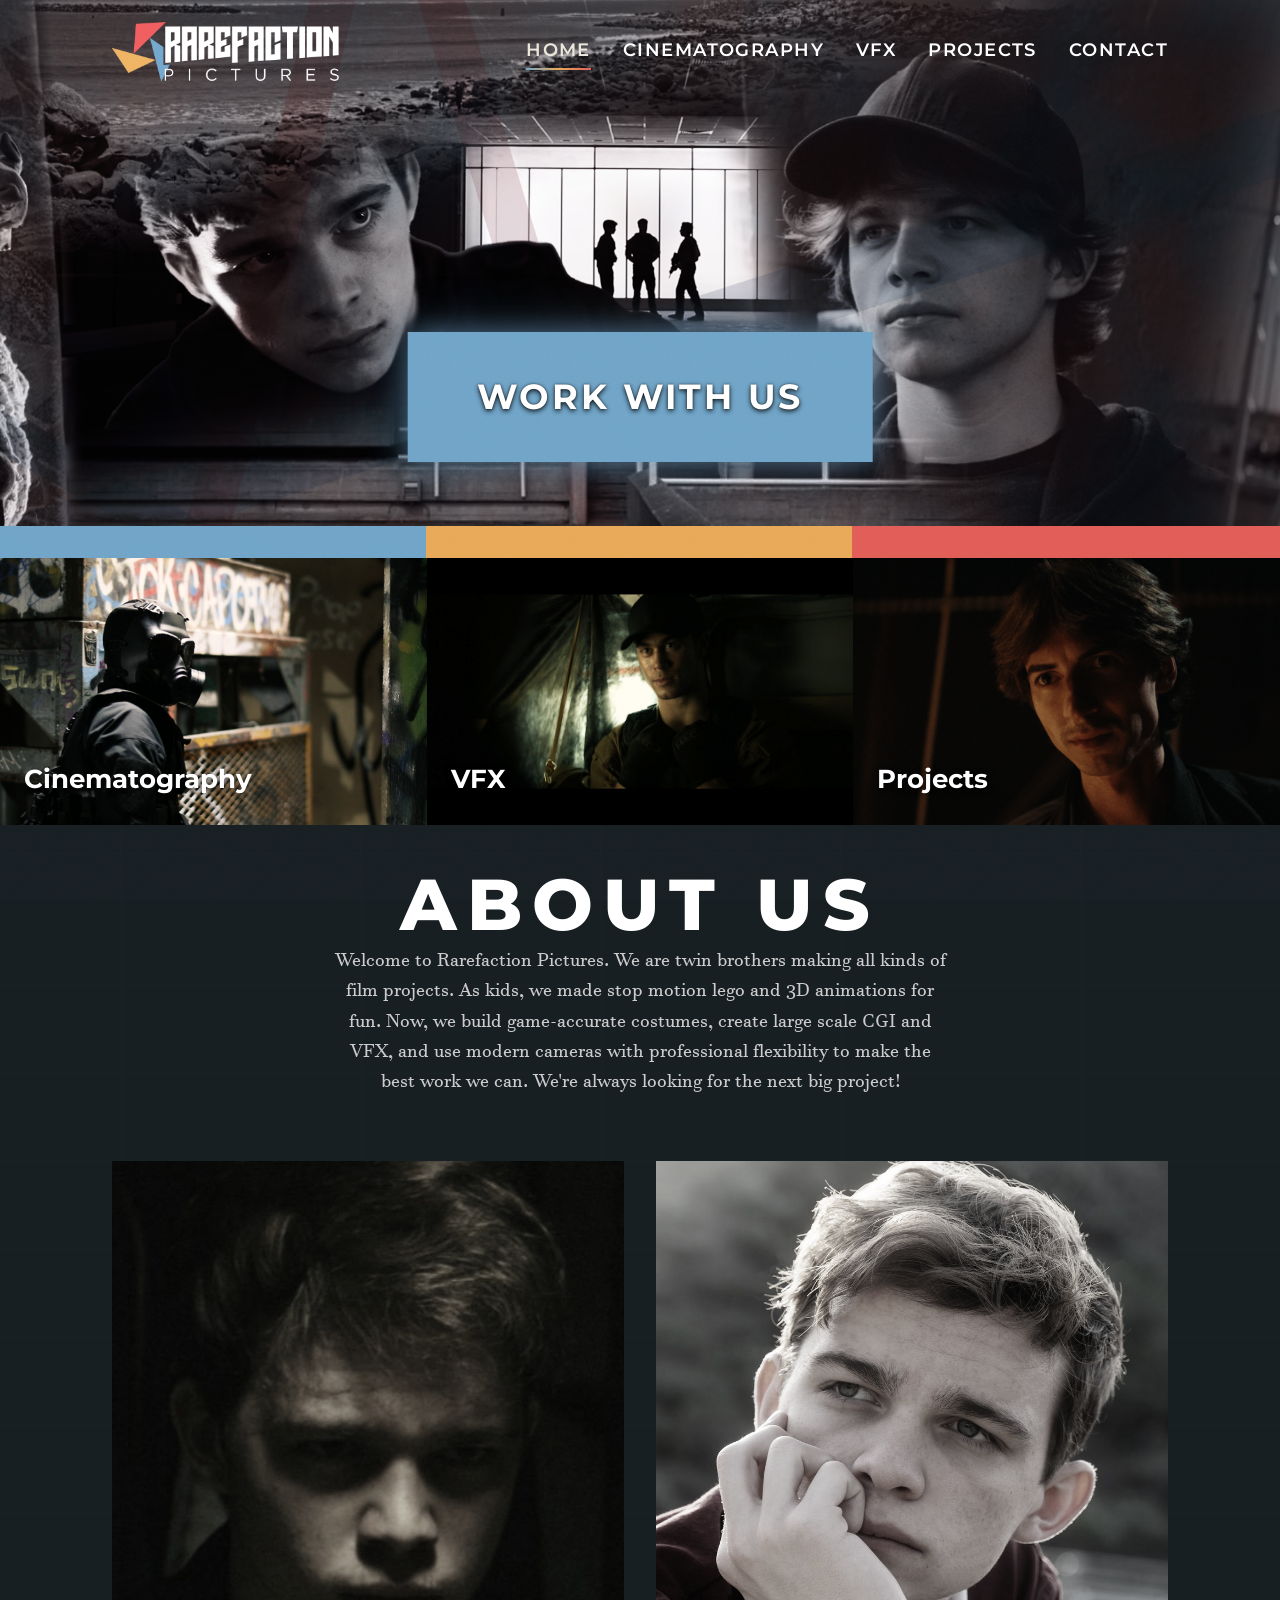
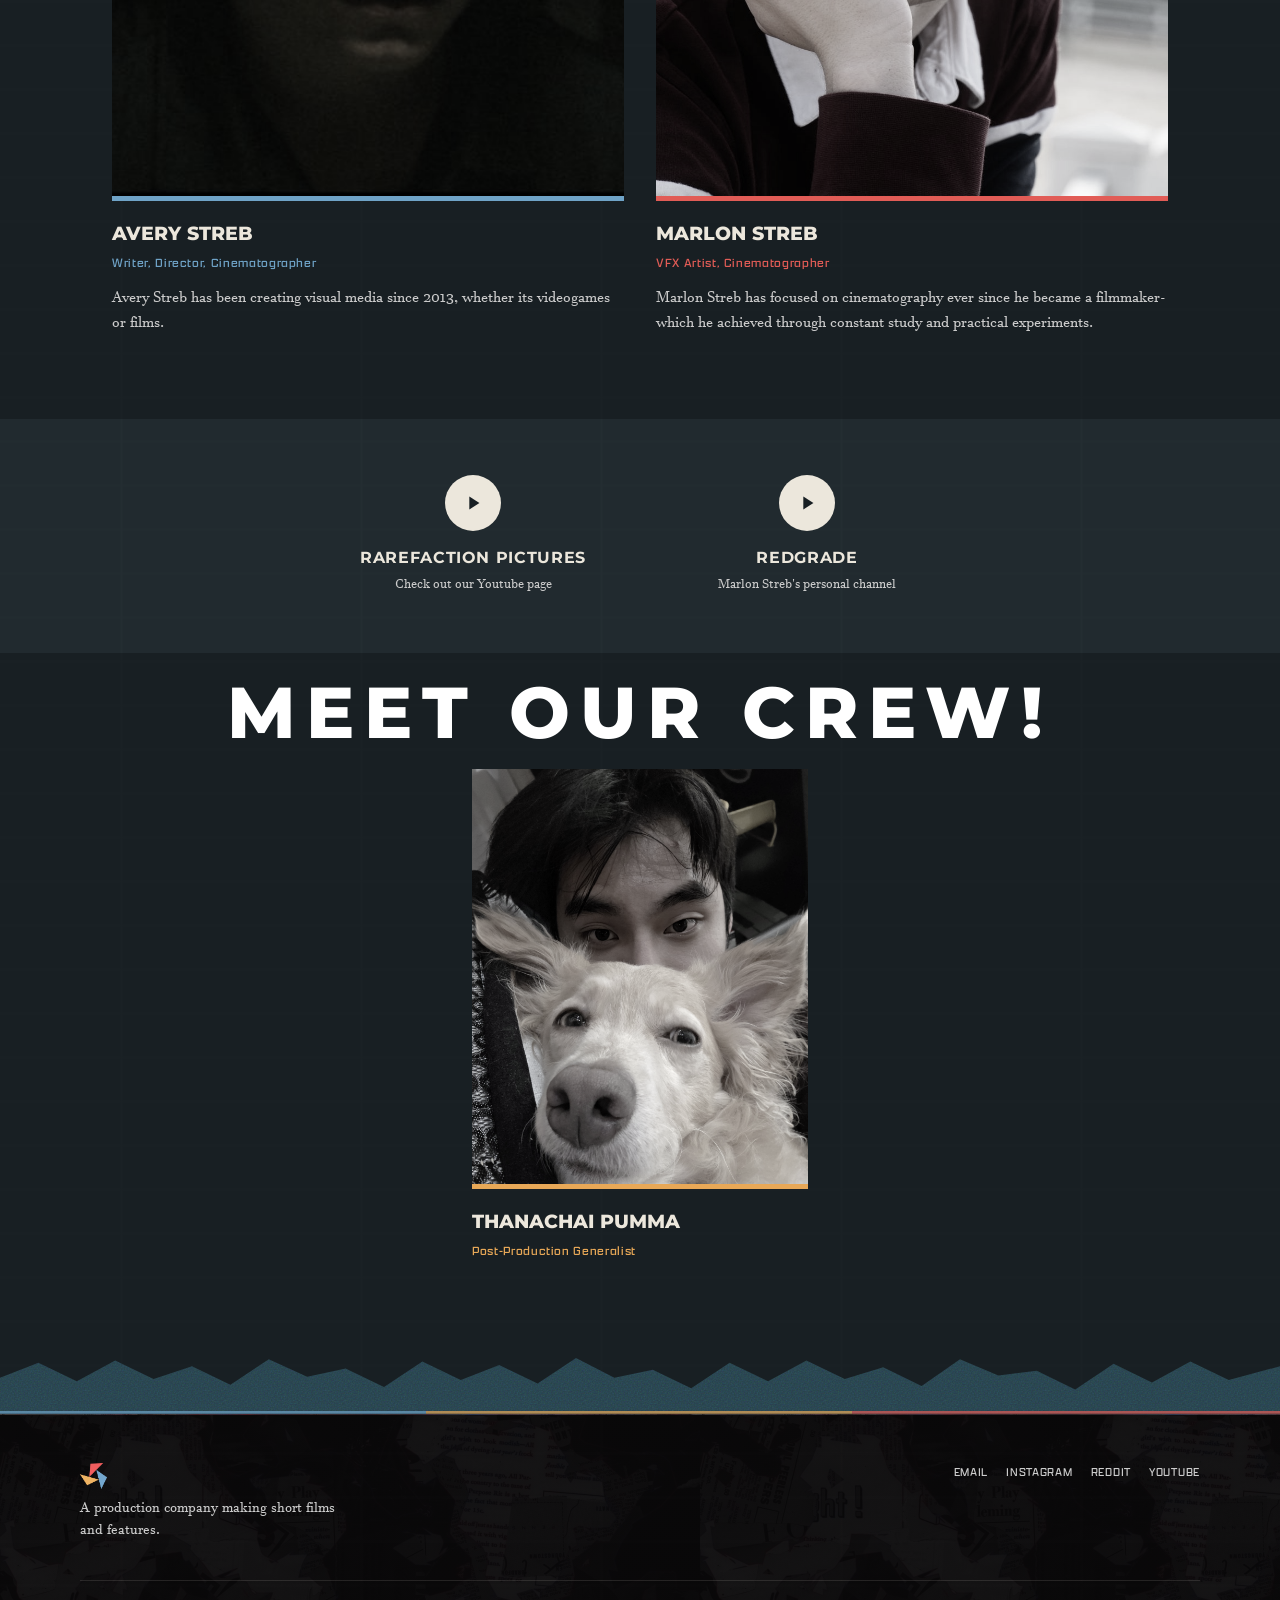
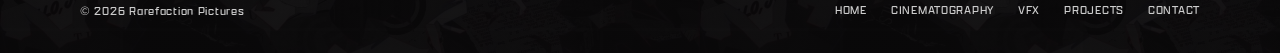
==== commit 897fc9e2: "Update index.html" ====
--- a/rarefactionpictures-site/index.html
+++ b/rarefactionpictures-site/index.html
@@ -29,7 +29,7 @@
     { "@type": "Organization", "name": "Rarefaction Pictures", "url": "https://rarefactionpictures.com/", "logo": "https://rarefactionpictures.com/images/logo-full.png",
       "sameAs": ["https://www.instagram.com/rarefactionpictures/","https://www.reddit.com/user/rarefactionpictures/","https://youtube.com/@rarefactionfilm"] },
     { "@type": "Person", "name": "Avery Streb", "jobTitle": "Writer, Director, Cinematographer", "worksFor": { "@type": "Organization", "name": "Rarefaction Pictures", "url": "https://rarefactionpictures.com/" } },
-    { "@type": "Person", "name": "Marlon Streb", "jobTitle": "VFX Artist, Cinematographer", "worksFor": { "@type": "Organization", "name": "Rarefaction Pictures", "url": "https://rarefactionpictures.com/" } },
+    { "@type": "Person", "name": "Marlon Streb", "jobTitle": "VFX Artist, Cinematographer, Editor", "worksFor": { "@type": "Organization", "name": "Rarefaction Pictures", "url": "https://rarefactionpictures.com/" } },
     { "@type": "Person", "name": "Thanachai Pumma", "jobTitle": "Post-Production Generalist", "worksFor": { "@type": "Organization", "name": "Rarefaction Pictures", "url": "https://rarefactionpictures.com/" } }
   ]
 }
@@ -100,8 +100,8 @@
 <p class="section-label" style="text-align:center; padding-top:40px;">About Us</p>
 <div class="wrap about-intro">
   <p>
-Welcome to Rarefaction Pictures, a private independent film group founded by two brothers.
-Since our first forays into film, videography, and visual effects 6 years ago, we have continually committed ourselves to the art, constant challenges, and improvement.  </p>
+Welcome to Rarefaction Pictures.
+We are twin brothers making all kinds of film projects. As kids, we made stop motion lego and 3D animations for fun. Now, we build game-accurate costumes, create large scale CGI and VFX, and use modern cameras with professional flexibility to make the best work we can. We're always looking for the next big project!  </p>
 </div>
 
 <div class="wrap team">
@@ -113,7 +113,7 @@
     <h3 class="team-name">Avery Streb</h3>
     <p class="team-role">Writer, Director, Cinematographer</p>
     <p class="team-bio">
-      Avery Streb has been creating visual media since 2013, whether its videogames or films. Since then, his writing mostly explores the high-concept and the surreal.
+      Avery Streb has been creating visual media since 2013, whether its videogames or films.
     </p>
   </div>
   
@@ -124,7 +124,7 @@
     <h3 class="team-name">Marlon Streb</h3>
     <p class="team-role">VFX Artist, Cinematographer</p>
     <p class="team-bio">
-      Marlon Streb has focused on cinematography ever since he became a filmmaker- which he achieved through constant study and practical experiments.
+       Marlon Streb has focused on cinematography ever since he became a filmmaker- which he achieved through constant study and practical experiments.
     </p>
   </div>
   
@@ -138,7 +138,7 @@
         <svg viewBox="0 0 24 24" fill="var(--bg)"><path d="M8 5v14l11-7z"/></svg>
       </div>
       <p class="youtube-channel-name">Rarefaction Pictures</p>
-      <p class="youtube-channel-sub">The official YouTube channel of Rarefaction Pictures</p>
+      <p class="youtube-channel-sub">Check out our Youtube page</p>
     </a>
     <a href="https://www.youtube.com/@Red_Grade" class="youtube-channel">
       <div class="youtube-icon">
